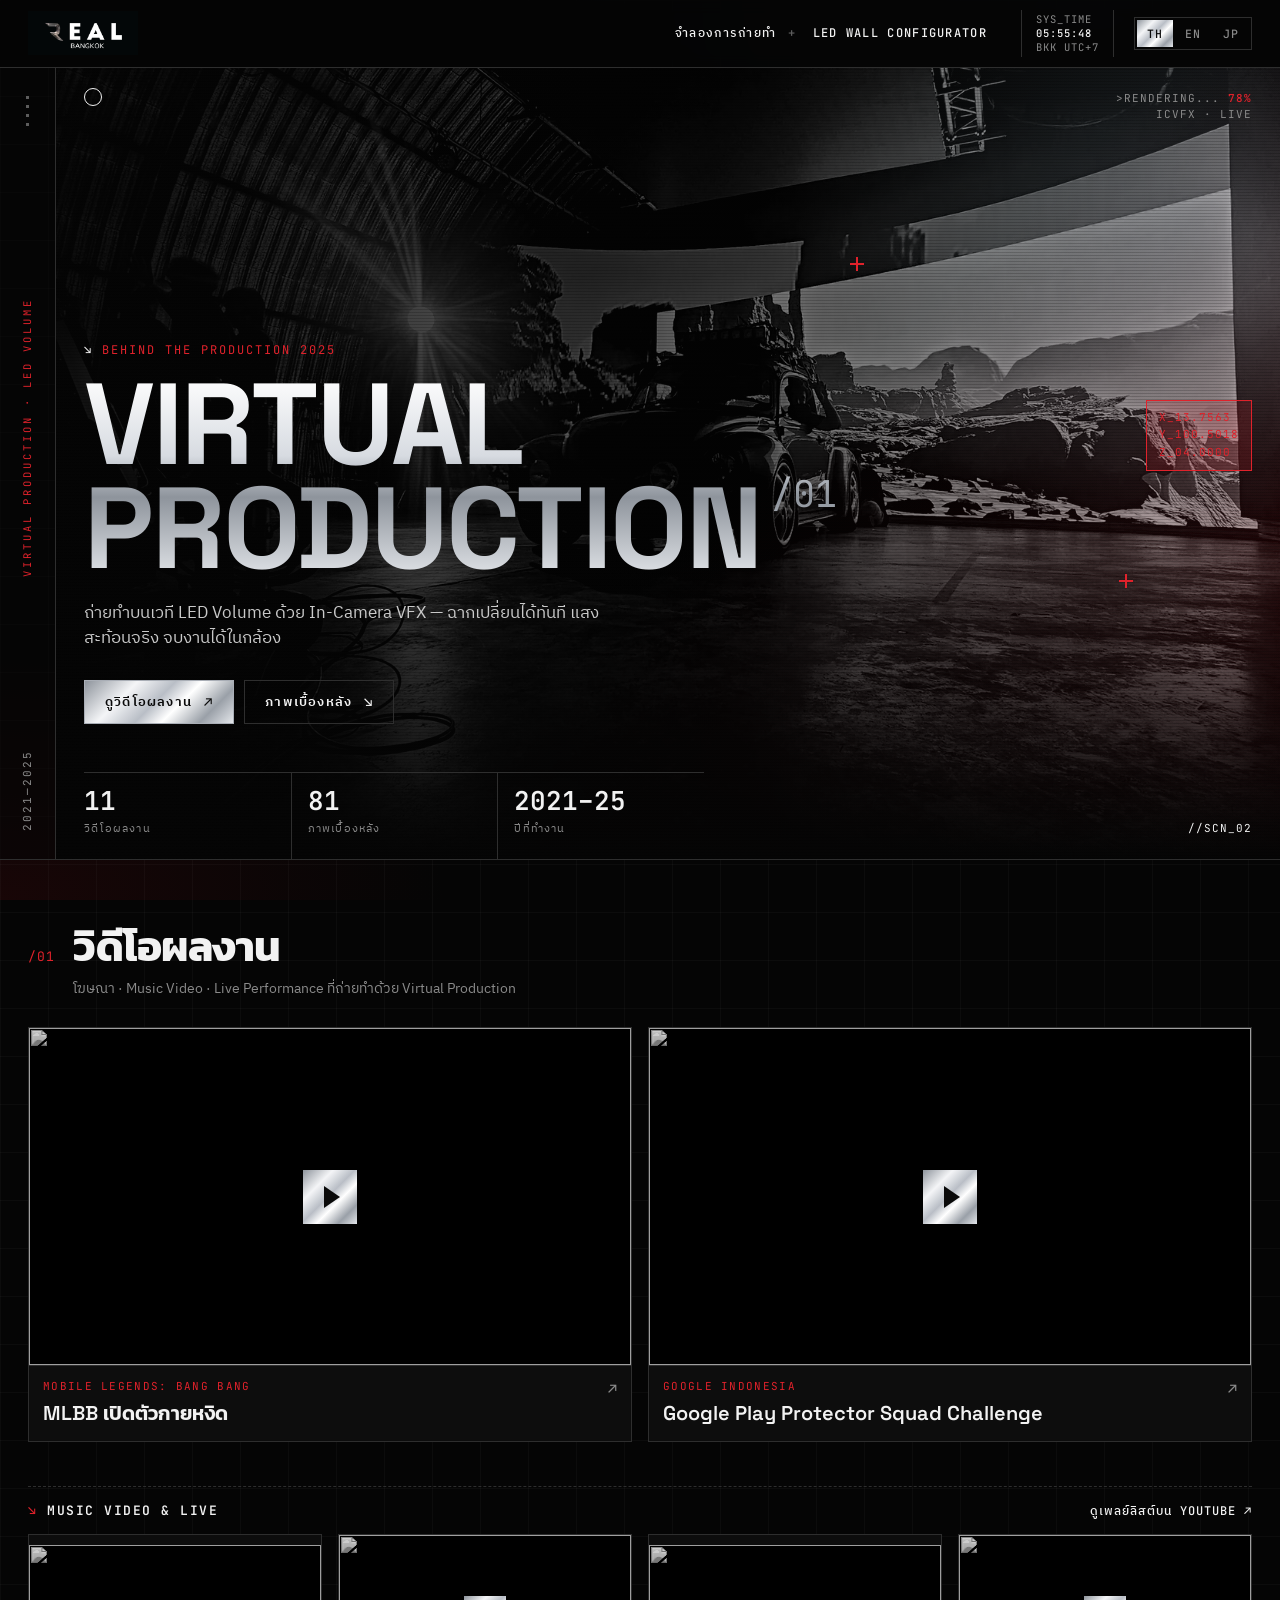
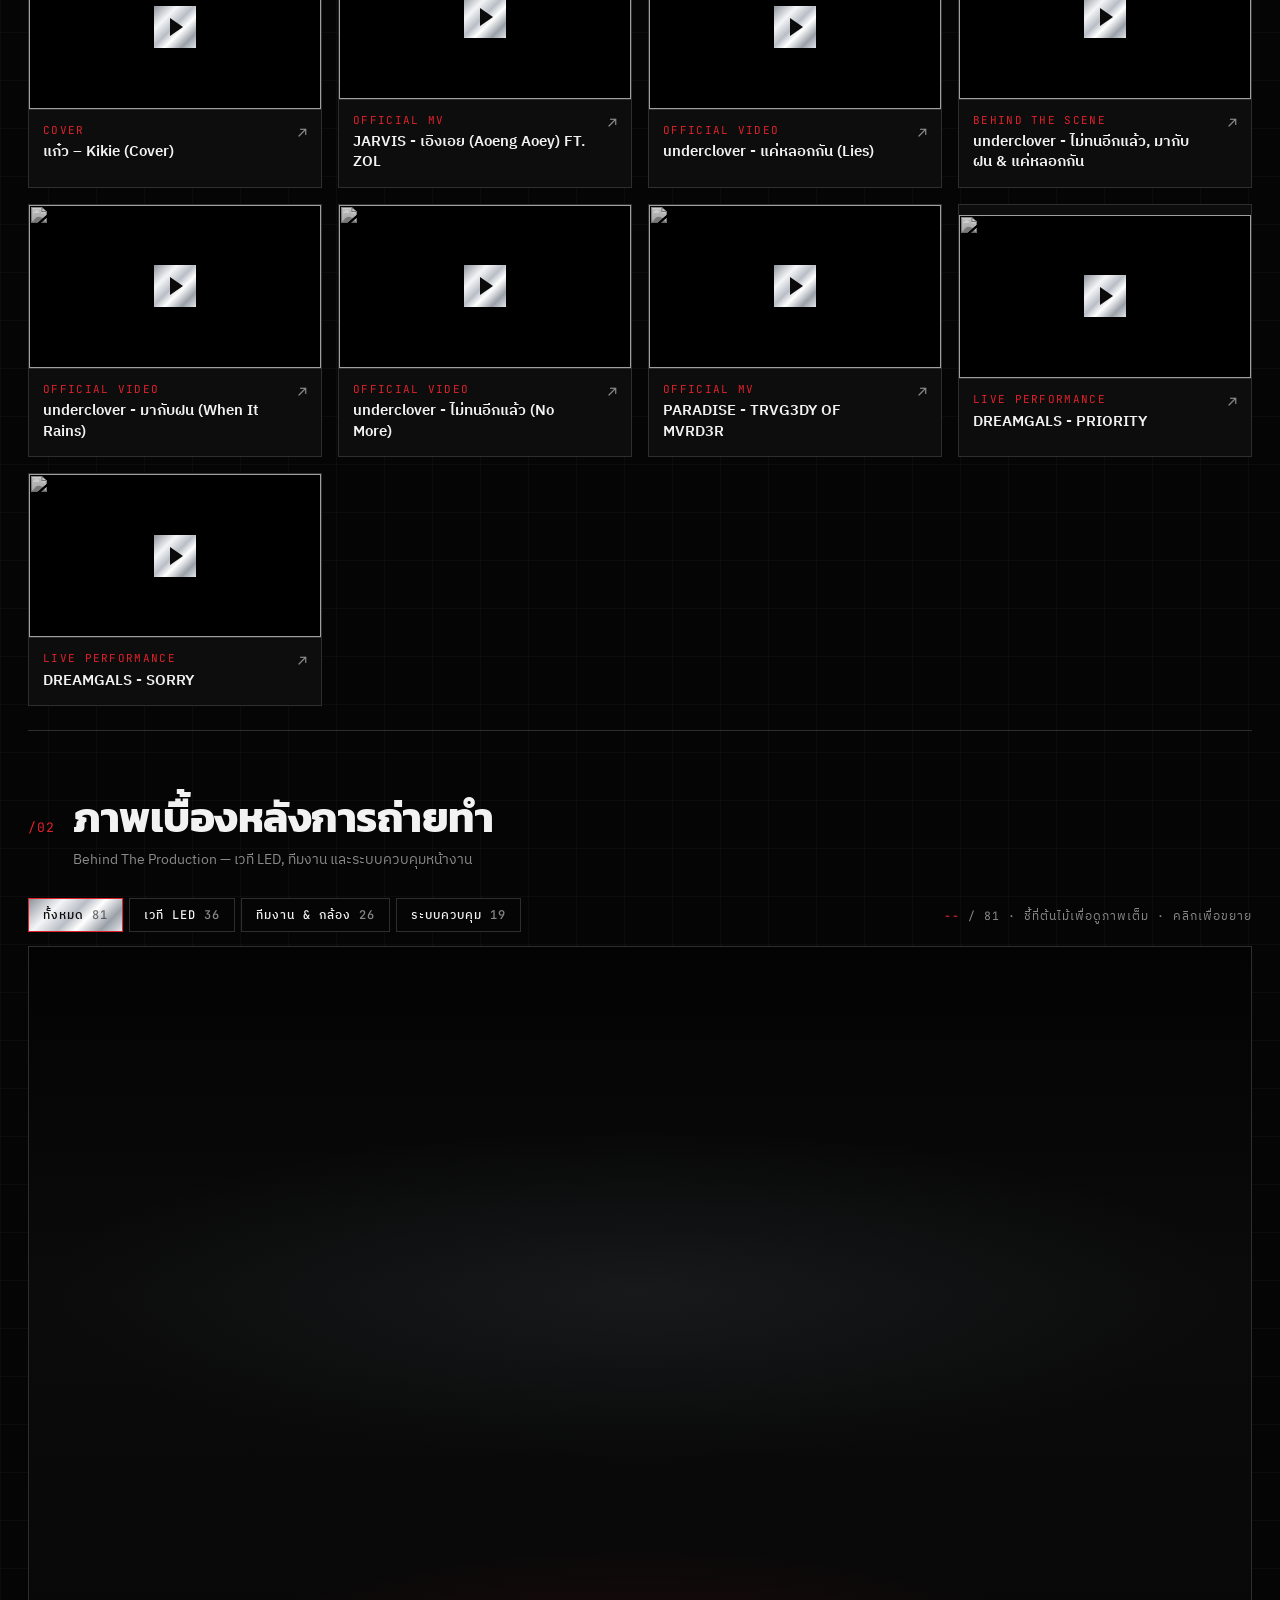
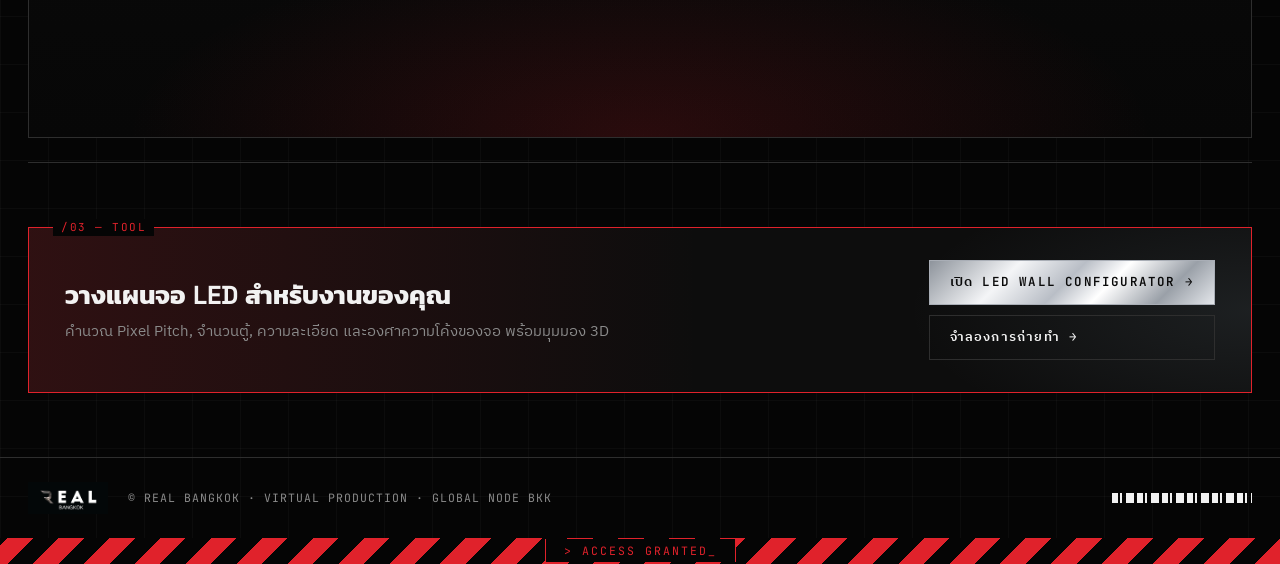
==== index.html @ 605df7f4 "Initial commit Co-Authored-By: Claude Opus 5.5 <noreply@anthropic.com>" ====
<!doctype html>
<html lang="th">
<head>
  <meta charset="utf-8">
  <meta name="viewport" content="width=device-width, initial-scale=1">
  <title>Virtual Production | REAL Bangkok</title>
  <meta name="description" id="metaDesc" content="ผลงาน Virtual Production ของ REAL Bangkok — LED Volume, In-Camera VFX, Music Video, โฆษณา และไลฟ์ พร้อมภาพเบื้องหลังการถ่ายทำ">
  <script>
    // ลิงก์เก่าของ LED Wall Configurator (index.html#<state>) → ย้ายไปหน้าใหม่
    if (location.hash.length > 40) location.replace('led-wall.html' + location.search + location.hash);
    // วิดีโอโลโก้เปิดเว็บ: เล่นครั้งแรกของแต่ละ session, ข้ามเมื่อลิงก์ตรงไปยังส่วนใด หรือผู้ใช้ตั้งลดภาพเคลื่อนไหว
    (function () {
      var seen = false;
      try { seen = sessionStorage.getItem('intro-seen') === '1'; } catch (e) { /* ignore */ }
      var reduce = window.matchMedia && matchMedia('(prefers-reduced-motion: reduce)').matches;
      if (!seen && !reduce && !location.hash) document.documentElement.classList.add('intro-on');
    })();
  </script>
  <link rel="icon" href="logo/Asset 1 (1).png">
  <link rel="preconnect" href="https://fonts.googleapis.com">
  <link rel="preconnect" href="https://fonts.gstatic.com" crossorigin>
  <link rel="preconnect" href="https://i.ytimg.com">
  <link href="https://fonts.googleapis.com/css2?family=IBM+Plex+Sans+Thai:wght@400;500;600&family=JetBrains+Mono:wght@400;500;600&family=Space+Grotesk:wght@500;600;700&family=Kanit:wght@500;600;700&family=Noto+Sans+JP:wght@400;500;600&display=swap" rel="stylesheet">
  <link rel="stylesheet" href="css/style.css">
  <link rel="stylesheet" href="css/home.css">
</head>
<body class="home">
  <!-- ============ LOGO INTRO ============ -->
  <div class="intro" id="intro" aria-label="REAL Bangkok">
    <video id="introVid" muted playsinline preload="auto">
      <source src="images/intro/logo-intro.mp4" type="video/mp4">
    </video>
    <div class="intro-ui">
      <button type="button" id="introSound" aria-pressed="false">♪ Sound off</button>
      <button type="button" id="introSkip">Skip ›</button>
    </div>
    <div class="intro-bar" aria-hidden="true"><i id="introBar"></i></div>
  </div>
  <header class="topbar">
    <a href="index.html"><img class="brand" src="logo/REAL-bangkok3.jpg" alt="REAL Bangkok"></a>
    <nav class="nav">
      <a href="vp-sim.html" data-i18n="nav.sim">จำลองการถ่ายทำ</a>
      <a href="led-wall.html" class="nav-tool" data-i18n="nav.tool">LED Wall Configurator</a>
    </nav>
    <div class="sys-clock" aria-hidden="true">SYS_TIME<b id="sysClock">--:--:--</b>BKK UTC+7</div>
    <div class="seg lang" id="langSeg" role="group" aria-label="Language">
      <button type="button" data-v="th" lang="th">TH</button>
      <button type="button" data-v="en" lang="en">EN</button>
      <button type="button" data-v="ja" lang="ja">JP</button>
    </div>
  </header>

  <!-- ============ HERO ============ -->
  <section class="hero-vp" id="top">
    <div class="hero-rail" aria-hidden="true">
      <div class="dots"><i></i><i></i><i></i><i></i></div>
      <span class="vert">Virtual Production · LED Volume</span>
      <span class="yr">2021—2025</span>
    </div>
    <div class="hero-stage">
      <div class="hero-slides" id="heroSlides" aria-hidden="true"></div>
      <div class="hero-hud" aria-hidden="true">
        <span class="ring"></span>
        <div class="tl">&gt;Rendering... <b id="hudPct">87%</b><br>ICVFX · Live</div>
        <span class="cross c1"></span><span class="cross c2"></span>
        <div class="xy">X_13.7563<br>Y_100.5018<br>Z_04.0000</div>
        <div class="br">//SCN_<span id="hudScn">01</span></div>
      </div>
      <div class="hero-inner">
        <p class="eyebrow">Behind The Production 2025</p>
        <h1>Virtual<br>Production<span class="slash">/01</span></h1>
        <p class="lead" data-i18n="hero.lead">ถ่ายทำบนเวที LED Volume ด้วย In-Camera VFX — ฉากเปลี่ยนได้ทันที แสงสะท้อนจริง จบงานได้ในกล้อง</p>
        <div class="hero-cta">
          <a class="btn" href="#videos"><span data-i18n="hero.cta1">ดูวิดีโอผลงาน</span><span class="arr">↗</span></a>
          <a class="btn ghost" href="#photos"><span data-i18n="hero.cta2">ภาพเบื้องหลัง</span><span class="arr">↘</span></a>
        </div>
        <dl class="hero-stats">
          <div><dt id="statVideos">11</dt><dd data-i18n="stat.videos">วิดีโอผลงาน</dd></div>
          <div><dt id="statPhotos">82</dt><dd data-i18n="stat.photos">ภาพเบื้องหลัง</dd></div>
          <div><dt>2021–25</dt><dd data-i18n="stat.years">ปีที่ทำงาน</dd></div>
        </dl>
      </div>
    </div>
  </section>

  <main class="home-main">
    <!-- ============ VIDEOS ============ -->
    <section class="sec" id="videos">
      <div class="sec-head">
        <span class="sec-num">01</span>
        <h2 data-i18n="sec.videos">วิดีโอผลงาน</h2>
        <p data-i18n="sec.videosSub">โฆษณา · Music Video · Live Performance ที่ถ่ายทำด้วย Virtual Production</p>
      </div>
      <div class="vid-featured" id="vidFeatured"></div>
      <h3 class="sub-head"><span data-i18n="sec.playlist">Music Video &amp; Live</span>
        <a href="https://www.youtube.com/playlist?list=PLheltF9b_MaKxw93Tf2hFwQGweFtbq2q9" target="_blank" rel="noopener" data-i18n="sec.playlistLink">ดูเพลย์ลิสต์บน YouTube ↗</a>
      </h3>
      <div class="vid-grid" id="vidGrid"></div>
    </section>

    <!-- ============ PHOTOS ============ -->
    <section class="sec" id="photos">
      <div class="sec-head">
        <span class="sec-num">02</span>
        <h2 data-i18n="sec.photos">ภาพเบื้องหลังการถ่ายทำ</h2>
        <p data-i18n="sec.photosSub">Behind The Production — เวที LED, ทีมงาน และระบบควบคุมหน้างาน</p>
      </div>
      <!-- Point cloud forest: แต่ละภาพ = ต้นไม้ 1 ต้น / ชี้ที่ต้นไม้ = ภาพเต็ม / คลิกเพื่อขยาย -->
      <div class="pc-bar">
        <div class="chips filter" id="photoFilter">
          <button type="button" data-f="all" class="on" data-i18n="f.all">ทั้งหมด</button>
          <button type="button" data-f="stage" data-i18n="f.stage">เวที LED</button>
          <button type="button" data-f="crew" data-i18n="f.crew">ทีมงาน &amp; กล้อง</button>
          <button type="button" data-f="control" data-i18n="f.control">ระบบควบคุม</button>
        </div>
        <div class="pc-read" aria-hidden="true"><b id="pcIdx">--</b> / <span id="pcTotal">00</span> · <span id="pcCat" data-i18n="pc.hint">ชี้ที่ต้นไม้เพื่อดูภาพเต็ม · คลิกเพื่อขยาย</span></div>
      </div>
      <div class="pc" id="pc">
        <canvas class="pc-canvas" id="pcCanvas" aria-hidden="true"></canvas>
        <div class="pc-tiles" id="photoGrid"></div>
        <button type="button" class="pc-reveal" id="pcReveal" tabindex="-1"><img alt=""></button>
      </div>
    </section>

    <!-- ============ TOOL CTA ============ -->
    <section class="tool-cta">
      <div>
        <h2 data-i18n="cta.title">วางแผนจอ LED สำหรับงานของคุณ</h2>
        <p data-i18n="cta.sub">คำนวณ Pixel Pitch, จำนวนตู้, ความละเอียด และองศาความโค้งของจอ พร้อมมุมมอง 3D</p>
      </div>
      <div class="cta-btns">
        <a class="btn" href="led-wall.html" data-i18n="cta.btn">เปิด LED Wall Configurator →</a>
        <a class="btn ghost" href="vp-sim.html" data-i18n="cta.btn2">จำลองการถ่ายทำ →</a>
      </div>
    </section>
  </main>

  <footer>
    <div class="home-foot">
      <img src="logo/REAL-bangkok3.jpg" alt="REAL Bangkok">
      <span>© REAL Bangkok · Virtual Production · Global node BKK</span>
      <span class="barcode" aria-hidden="true"></span>
    </div>
    <div class="hazard" aria-hidden="true"><span>&gt; Access granted</span></div>
  </footer>

  <!-- ============ LIGHTBOX ============ -->
  <div class="lb" id="lb" hidden role="dialog" aria-modal="true">
    <button class="lb-close" id="lbClose" type="button" aria-label="Close">×</button>
    <button class="lb-nav prev" id="lbPrev" type="button" aria-label="Previous">‹</button>
    <div class="lb-stage" id="lbStage"></div>
    <button class="lb-nav next" id="lbNext" type="button" aria-label="Next">›</button>
    <div class="lb-count" id="lbCount"></div>
  </div>

  <script src="js/gallery-data.js"></script>
  <script src="js/home.js"></script>
</body>
</html>
---- css/style.css ----
/* ============================================================
   Art style: Cyber Brutalism × monochrome editorial (ดู REF/)
   — ดำล้วน, เส้นกริด, มุมเหลี่ยม, ตัวอักษร mono แบบ HUD, สีเน้นเงิน (silver)
   ============================================================ */
:root {
  --bg: #050505;
  --bg2: #0b0b0b;
  --panel: #0d0d0d;
  --panel2: #151515;
  --line: #1f1f1f;
  --line2: #2e2e2e;
  --text: #f2f2f2;
  --muted: #8a8a8a;
  --silver1: #f4f5f7;
  --silver2: #a9aeb6;
  --silver3: #5d5d5d;
  /* โทนสีจาก REF/colorstyle.jpg — แดงเลือด + เทาเหล็กอมฟ้า + เงิน */
  --red: #e0222b;
  --red-deep: #8c0c12;
  --red-dim: rgba(224,34,43,.16);
  --steel: #8fa6b4;
  --steel-dim: rgba(143,166,180,.12);
  --red-grad: linear-gradient(135deg, #5a070b 0%, #b3121a 45%, #ff3a3f 100%);
  --accent: var(--red);
  --accent-ink: #0a0a0a;
  --accent-dim: var(--red-dim);
  --hot: var(--red);
  /* ไล่เฉดเงินแบบโลหะ */
  --silver-grad: linear-gradient(135deg, #8e949c 0%, #f4f5f7 28%, #b9bec6 48%, #ffffff 62%, #9aa0a8 82%, #e3e6ea 100%);
  --silver-grad-text: linear-gradient(180deg, #ffffff 0%, #d7dbe1 40%, #8e949c 60%, #e3e6ea 100%);
  --warn: #ffb547;
  --radius: 0px;
  --font: "IBM Plex Sans Thai", "Noto Sans JP", system-ui, -apple-system, "Segoe UI", sans-serif;
  --mono: "JetBrains Mono", "IBM Plex Sans Thai", ui-monospace, "SFMono-Regular", Consolas, monospace;
  --head: "Space Grotesk", "Kanit", var(--font);
  --grid: 48px;
}

* { box-sizing: border-box; }
html, body { margin: 0; }
body {
  background:
    linear-gradient(rgba(255,255,255,.028) 1px, transparent 1px) 0 0 / var(--grid) var(--grid),
    linear-gradient(90deg, rgba(255,255,255,.028) 1px, transparent 1px) 0 0 / var(--grid) var(--grid),
    radial-gradient(ellipse 70% 50% at 85% 0%, var(--steel-dim), transparent 70%) fixed,
    radial-gradient(ellipse 50% 40% at 0% 100%, rgba(140,12,18,.14), transparent 70%) fixed,
    var(--bg);
  color: var(--text);
  font-family: var(--font);
  font-size: 15px;
  line-height: 1.5;
  min-height: 100vh;
}
::selection { background: var(--red); color: #fff; }
[hidden] { display: none !important; }
button, input, select { font: inherit; color: inherit; }
:focus-visible { outline: 1px solid var(--accent); outline-offset: 2px; }

/* HUD label — ตัวอักษร mono ตัวพิมพ์ใหญ่ */
.hud-label, .mono {
  font-family: var(--mono);
  font-size: 11.5px;
  letter-spacing: 1.5px;
  text-transform: uppercase;
}

/* ---------- Top bar ---------- */
.topbar {
  display: flex;
  align-items: center;
  gap: 20px;
  padding: 10px 28px;
  border-bottom: 1px solid var(--line2);
  background: rgba(5,5,5,.92);
  backdrop-filter: blur(8px);
  position: sticky;
  top: 0;
  z-index: 10;
}
.brand { height: 44px; width: auto; display: block; }
.titles { flex: 1; min-width: 0; border-left: 1px solid var(--line2); padding-left: 18px; }
.titles h1 {
  margin: 0;
  font-family: var(--head);
  font-weight: 700;
  font-size: 20px;
  letter-spacing: .5px;
  text-transform: uppercase;
  color: var(--text);
}
.titles h1::after { content: "_"; color: var(--accent); }
.titles p { margin: 0; color: var(--muted); font-size: 12.5px; }
.top-actions { display: flex; gap: 8px; flex-wrap: wrap; align-items: center; }
.seg.lang { grid-template-columns: repeat(3, auto); }
.seg.lang button { padding: 5px 10px; font-family: var(--mono); font-size: 11.5px; letter-spacing: 1px; }

.btn {
  border: 1px solid var(--silver2);
  background: var(--silver-grad);
  color: var(--accent-ink);
  font-family: var(--mono);
  font-size: 12.5px;
  font-weight: 600;
  letter-spacing: 1.2px;
  text-transform: uppercase;
  padding: 9px 16px;
  border-radius: 0;
  cursor: pointer;
  transition: transform .1s, background .15s, color .15s, box-shadow .15s;
  white-space: nowrap;
}
.btn:hover { box-shadow: 4px 4px 0 var(--red); }
.btn:active { transform: translate(1px, 1px); box-shadow: none; }
.btn.ghost {
  background: transparent;
  color: var(--text);
  border-color: var(--line2);
}
.btn.ghost:hover { border-color: var(--accent); color: var(--accent); box-shadow: none; }

/* ---------- Layout ---------- */
.layout {
  display: grid;
  grid-template-columns: 370px minmax(0, 1fr);
  gap: 20px;
  padding: 20px 28px 40px;
  max-width: 1600px;
  margin: 0 auto;
}
.panel {
  background: var(--panel);
  border: 1px solid var(--line2);
  border-radius: 0;
  position: relative;
}
/* มุมกรอบแบบเล็งเป้า */
.panel::before {
  content: "";
  position: absolute; inset: -1px;
  pointer-events: none;
  background:
    linear-gradient(var(--accent), var(--accent)) top left / 10px 1px,
    linear-gradient(var(--accent), var(--accent)) top left / 1px 10px,
    linear-gradient(var(--accent), var(--accent)) bottom right / 10px 1px,
    linear-gradient(var(--accent), var(--accent)) bottom right / 1px 10px;
  background-repeat: no-repeat;
  z-index: 1;
}
.controls {
  padding: 6px 18px 12px;
  align-self: start;
  position: sticky;
  top: 86px;
  max-height: calc(100vh - 106px);
  overflow: auto;
}
.controls::-webkit-scrollbar { width: 6px; }
.controls::-webkit-scrollbar-thumb { background: var(--line2); }

.group { padding: 14px 0 16px; border-bottom: 1px dashed var(--line2); }
.group:last-child { border-bottom: 0; }
.group h2 {
  font-family: var(--mono);
  font-weight: 600;
  font-size: 13px;
  letter-spacing: 1.2px;
  text-transform: uppercase;
  margin: 0 0 12px;
  display: flex;
  align-items: center;
  gap: 10px;
}
.num {
  display: inline-block;
  font-family: var(--mono);
  font-size: 12px;
  color: var(--accent);
  background: none;
}
.num::before { content: "/0"; }

.field { display: block; margin-top: 10px; }
.field > span { display: block; font-size: 12.5px; color: var(--muted); margin-bottom: 5px; }
.muted { color: var(--silver3); font-style: normal; }
input[type=number], select {
  width: 100%;
  background: var(--bg);
  border: 1px solid var(--line2);
  border-radius: 0;
  padding: 8px 10px;
  font-family: var(--mono);
  font-size: 13.5px;
  outline: none;
  transition: border-color .15s;
}
select { font-family: var(--font); font-size: 14px; }
input[type=number]:focus, select:focus { border-color: var(--accent); }
select { cursor: pointer; }
.row2 { display: grid; grid-template-columns: 1fr 1fr; gap: 10px; }

.check { display: flex; gap: 8px; align-items: flex-start; margin-top: 12px; font-size: 13px; cursor: pointer; }
.check input { margin-top: 3px; accent-color: var(--accent); }

.hint { margin: 8px 0 0; font-size: 12.5px; color: var(--muted); }
.hint.warn { color: var(--warn); }

/* chips */
.chips { display: flex; flex-wrap: wrap; gap: 6px; }
.chips button {
  border: 1px solid var(--line2);
  background: var(--bg);
  padding: 6px 11px;
  border-radius: 0;
  cursor: pointer;
  font-family: var(--mono);
  font-size: 12.5px;
  font-weight: 500;
  transition: all .12s;
}
.chips button:hover { border-color: var(--accent); color: var(--accent); }
.chips button.on {
  background: var(--silver-grad);
  color: var(--accent-ink);
  border-color: var(--accent);
}
.chips.small { margin-top: 10px; }
.chips.small button { padding: 4px 9px; font-size: 11.5px; }

/* segmented */
.seg {
  display: grid;
  grid-template-columns: 1fr 1fr;
  background: var(--bg);
  border: 1px solid var(--line2);
  border-radius: 0;
  padding: 2px;
  gap: 2px;
}
.seg.three { grid-template-columns: 1fr 1fr 1.35fr; }
.seg button {
  border: 0;
  background: transparent;
  padding: 7px 6px;
  border-radius: 0;
  cursor: pointer;
  font-size: 12.5px;
  color: var(--muted);
  font-weight: 500;
}
.seg button:hover { color: var(--text); }
.seg button.on { background: var(--silver-grad); color: var(--accent-ink); box-shadow: none; }

/* stepper */
.stepper { display: grid; grid-template-columns: 34px 1fr 34px; }
.stepper button {
  background: var(--panel2);
  border: 1px solid var(--line2);
  border-radius: 0;
  cursor: pointer;
  font-family: var(--mono);
  font-size: 16px;
}
.stepper button:hover { background: var(--silver-grad); color: var(--accent-ink); border-color: var(--accent); }
.stepper input { border-left: 0; border-right: 0; text-align: center; }

/* range */
.range-row { display: grid; grid-template-columns: 1fr 80px 14px; gap: 10px; align-items: center; }
.unit { color: var(--muted); font-family: var(--mono); }
input[type=range] { width: 100%; accent-color: var(--accent); }

/* joints */
.joints {
  margin-top: 12px;
  display: grid;
  grid-template-columns: repeat(auto-fill, minmax(92px, 1fr));
  gap: 6px;
  max-height: 260px;
  overflow: auto;
  padding-right: 4px;
}
.joint { display: block; }
.joint span { display: block; font-family: var(--mono); font-size: 11px; color: var(--muted); margin-bottom: 2px; }
.joint input { padding: 5px 8px; font-size: 13px; }

details.adv summary { cursor: pointer; font-family: var(--mono); font-weight: 600; font-size: 12.5px; letter-spacing: 1.2px; text-transform: uppercase; color: var(--muted); }
details.adv[open] summary { color: var(--text); margin-bottom: 4px; }

/* ---------- Workspace ---------- */
.workspace { display: flex; flex-direction: column; gap: 16px; min-width: 0; }
.viewer { overflow: hidden; }
.viewer-head {
  display: flex;
  align-items: center;
  justify-content: space-between;
  gap: 12px;
  padding: 8px 10px;
  border-bottom: 1px solid var(--line2);
  flex-wrap: wrap;
}
.seg.tabs { grid-template-columns: repeat(3, auto); }
.seg.tabs button { padding: 6px 14px; }
.viewer-hint { color: var(--muted); font-family: var(--mono); font-size: 11px; letter-spacing: 1px; text-transform: uppercase; }
.canvas-wrap {
  position: relative;
  height: min(58vh, 560px);
  min-height: 320px;
  background: radial-gradient(ellipse at 50% 30%, #121212 0%, #030303 75%);
}
#view { display: block; width: 100%; height: 100%; touch-action: none; cursor: grab; }
#view.dragging { cursor: grabbing; }
.hud {
  position: absolute;
  left: 12px; bottom: 10px;
  font-family: var(--mono);
  font-size: 11.5px;
  color: var(--accent);
  background: rgba(0,0,0,.6);
  border: 1px solid var(--line2);
  padding: 4px 10px;
  pointer-events: none;
}

/* hero */
.hero {
  display: grid;
  grid-template-columns: repeat(3, minmax(0, 1fr));
  gap: 0;
  border: 1px solid var(--line2);
}
.hero-card {
  padding: 16px 20px 18px;
  border-radius: 0;
  border: 0;
  border-right: 1px solid var(--line2);
  background: var(--panel);
  position: relative;
  overflow: hidden;
}
.hero-card:last-child { border-right: 0; }
.hero-card::after {
  content: "";
  position: absolute; left: 0; top: 0; width: 28px; height: 2px;
  background: var(--red-grad);
}
.hero-card .lbl { font-family: var(--mono); font-size: 11.5px; letter-spacing: 1.2px; text-transform: uppercase; color: var(--muted); }
.hero-card .val {
  font-family: var(--head);
  font-weight: 700;
  font-size: clamp(24px, 2.6vw, 34px);
  line-height: 1.15;
  margin-top: 6px;
  color: var(--text);
  font-variant-numeric: tabular-nums;
}
.hero-card .sub { font-family: var(--mono); font-size: 12px; color: var(--accent); margin-top: 4px; }

/* stats */
.stats {
  display: grid;
  grid-template-columns: repeat(auto-fill, minmax(210px, 1fr));
  gap: 1px;
  background: var(--line2);
  border: 1px solid var(--line2);
}
.stat {
  background: var(--panel);
  border: 0;
  border-radius: 0;
  padding: 12px 14px;
}
.stat .lbl { font-family: var(--mono); font-size: 11px; letter-spacing: 1px; text-transform: uppercase; color: var(--muted); }
.stat .val { font-family: var(--mono); font-size: 17px; font-weight: 600; margin-top: 4px; font-variant-numeric: tabular-nums; }
.stat .sub { font-size: 12px; color: var(--silver3); margin-top: 2px; }
.stat.hl { background: linear-gradient(160deg, #1b1f22, var(--panel) 70%); box-shadow: inset 2px 0 0 var(--accent); }
.stat .bar { height: 6px; border-radius: 0; background: repeating-linear-gradient(90deg, var(--line2) 0 3px, transparent 3px 5px); margin-top: 8px; overflow: hidden; }
.stat .bar i { display: block; height: 100%; background: repeating-linear-gradient(90deg, rgba(0,0,0,0) 0 3px, var(--bg) 3px 5px), var(--silver-grad); border-radius: 0; }

.foot { color: var(--silver3); font-family: var(--mono); font-size: 11px; margin: 0; }

/* toast */
.toast {
  position: fixed;
  left: 50%; bottom: 24px;
  transform: translate(-50%, 20px);
  background: var(--silver-grad);
  color: var(--accent-ink);
  padding: 10px 18px;
  border-radius: 0;
  font-family: var(--mono);
  font-size: 13px;
  font-weight: 600;
  opacity: 0;
  pointer-events: none;
  transition: all .25s;
  z-index: 50;
}
.toast::before { content: "> "; }
.toast.show { opacity: 1; transform: translate(-50%, 0); }

/* ---------- Responsive ---------- */
@media (max-width: 1100px) {
  .layout { grid-template-columns: 330px minmax(0, 1fr); padding: 16px; }
  .hero { grid-template-columns: 1fr 1fr; }
}
@media (max-width: 860px) {
  .topbar { flex-wrap: wrap; padding: 10px 16px; gap: 12px; position: static; }
  .brand { height: 36px; }
  .titles h1 { font-size: 17px; }
  .top-actions { width: 100%; }
  .top-actions .btn { flex: 1; }
  body { overflow-x: clip; }
  .layout { grid-template-columns: 1fr; padding: 12px 12px 32px; gap: 12px; }
  /* มือถือ: ภาพ 3D ขึ้นก่อนและปักหมุดด้านบน ปรับค่าด้านล่างแล้วเห็นผลทันที */
  .layout > .workspace { display: contents; }
  .layout > .workspace > .viewer {
    order: -1;
    position: sticky; top: 0; z-index: 5;
    box-shadow: 0 10px 18px -8px rgba(0,0,0,.9);
  }
  .layout > .workspace > :not(.viewer) { order: 1; }
  .controls { position: static; max-height: none; padding: 4px 14px 10px; }
  .canvas-wrap { height: clamp(200px, 36svh, 380px); min-height: 0; }
  .viewer-head { padding: 6px; }
  .seg.tabs button { padding: 6px 10px; }
  .seg button, .chips button, .stepper button { min-height: 36px; }
  .stepper { grid-template-columns: 40px 1fr 40px; }
  /* iOS ซูมเข้าเองเมื่อช่องกรอกตัวอักษร < 16px */
  input[type=number], select { font-size: 16px; }
  .stats { grid-template-columns: 1fr 1fr; }
  .stat { padding: 10px 12px; }
  .stat .val { font-size: 15px; word-break: break-word; }
  .hero { grid-template-columns: 1fr; }
  .hero-card { border-right: 0; border-bottom: 1px solid var(--line2); }
  .hero-card:last-child { border-bottom: 0; }
  .viewer-hint { display: none; }
}
@media (max-width: 480px) {
  .topbar { gap: 10px; padding: 8px 12px; }
  .brand { height: 30px; }
  .titles { padding-left: 12px; }
  .titles h1 { font-size: 15px; }
  .titles p { font-size: 11.5px; }
  .top-actions { gap: 6px; }
  .top-actions .btn { padding: 8px 8px; font-size: 11px; letter-spacing: .6px; }
  .seg.three { grid-template-columns: 1fr 1fr; }
  .seg.three button:last-child { grid-column: 1 / -1; }
}
/* จอเตี้ย (มือถือแนวนอน): ไม่ปักหมุดภาพไว้ เพื่อให้มีที่ให้ปรับค่า */
@media (max-width: 860px) and (max-height: 500px) {
  .layout > .workspace > .viewer { position: relative; }
  .canvas-wrap { height: 70svh; }
}

@media print {
  .topbar { position: static; }
  .controls, .top-actions, .toast { display: none; }
  .layout { grid-template-columns: 1fr; }
}
---- css/home.css ----
/* ---------- หน้าหลัก: แกลเลอรี Virtual Production (Cyber Brutalism) ---------- */
html { scroll-behavior: smooth; }
.home .topbar { justify-content: space-between; }
.home a:not(.btn) { color: inherit; }
.home .btn { text-decoration: none; display: inline-flex; align-items: center; gap: 12px; }
.btn .arr { font-family: var(--mono); font-size: 14px; line-height: 1; }

.nav { display: flex; gap: 0; flex: 1; justify-content: flex-end; flex-wrap: wrap; align-items: center; }
.nav a {
  text-decoration: none;
  color: var(--muted);
  font-family: var(--mono);
  font-size: 12px;
  font-weight: 500;
  letter-spacing: 1.3px;
  text-transform: uppercase;
  padding: 7px 14px;
  transition: color .15s;
}
.nav a + a::before { content: "+"; color: var(--silver3); margin: 0 14px 0 -14px; position: relative; left: -2px; }
.nav a:hover { color: var(--accent); }
.nav a.nav-tool { color: var(--text); }
.sys-clock {
  font-family: var(--mono);
  font-size: 10.5px;
  letter-spacing: 1px;
  line-height: 1.35;
  color: var(--muted);
  border-left: 1px solid var(--line2);
  border-right: 1px solid var(--line2);
  padding: 2px 14px;
  text-transform: uppercase;
  white-space: nowrap;
}
.sys-clock b { display: block; color: var(--text); font-weight: 500; }

/* ---------- Hero ---------- */
.hero-vp {
  position: relative;
  min-height: min(88vh, 840px);
  display: grid;
  grid-template-columns: 56px minmax(0, 1fr);
  overflow: hidden;
  border-bottom: 1px solid var(--line2);
}
.hero-rail {
  position: relative;
  z-index: 2;
  border-right: 1px solid var(--line2);
  display: flex; flex-direction: column; align-items: center; justify-content: space-between;
  padding: 28px 0;
  background: rgba(5,5,5,.6);
}
.hero-rail .dots { display: grid; gap: 6px; }
.hero-rail .dots i { width: 3px; height: 3px; background: var(--silver3); display: block; }
.hero-rail .vert {
  writing-mode: vertical-rl; transform: rotate(180deg);
  font-family: var(--mono); font-size: 10.5px; letter-spacing: 3px; text-transform: uppercase; color: var(--accent);
}
.hero-rail .yr { writing-mode: vertical-rl; transform: rotate(180deg); font-family: var(--mono); font-size: 11px; letter-spacing: 2px; color: var(--muted); }

.hero-stage { position: relative; display: flex; align-items: flex-end; min-width: 0; }
.hero-slides, .hero-slides img { position: absolute; inset: 0; }
.hero-slides img {
  width: 100%; height: 100%;
  object-fit: cover;
  opacity: 0;
  filter: grayscale(1) contrast(1.15) brightness(.85);
  transform: scale(1.06);
  transition: opacity 1.4s ease, transform 7s linear;
}
.hero-slides img.on { opacity: 1; transform: scale(1); }
.hero-slides::after {
  content: "";
  position: absolute; inset: 0;
  background:
    repeating-linear-gradient(0deg, rgba(0,0,0,.18) 0 1px, transparent 1px 3px),
    linear-gradient(90deg, rgba(5,5,5,.94) 0%, rgba(5,5,5,.6) 45%, rgba(5,5,5,.1) 100%),
    linear-gradient(0deg, var(--bg) 0%, transparent 40%),
    radial-gradient(ellipse 45% 60% at 92% 20%, rgba(143,166,180,.28), transparent 70%),
    linear-gradient(135deg, transparent 55%, rgba(140,12,18,.32) 100%);
}
/* HUD overlay: crosshairs + readouts */
.hero-hud { position: absolute; inset: 0; pointer-events: none; z-index: 1; font-family: var(--mono); font-size: 11px; letter-spacing: 1px; text-transform: uppercase; color: var(--muted); }
.hero-hud .tl { position: absolute; top: 22px; right: 28px; text-align: right; }
.hero-hud .tl b { color: var(--accent); font-weight: 500; }
.hero-hud .br { position: absolute; bottom: 22px; right: 28px; color: var(--text); }
.hero-hud .xy {
  position: absolute; right: 28px; top: 42%;
  border: 1px solid var(--accent); background: var(--accent-dim);
  color: var(--accent); padding: 8px 12px; line-height: 1.6;
}
.hero-hud .cross { position: absolute; width: 14px; height: 14px; }
.hero-hud .cross::before, .hero-hud .cross::after { content: ""; position: absolute; background: var(--red); }
.hero-hud .cross::before { left: 6px; top: 0; width: 2px; height: 14px; }
.hero-hud .cross::after { top: 6px; left: 0; height: 2px; width: 14px; }
.hero-hud .c1 { top: 24%; right: 34%; }
.hero-hud .c2 { top: 64%; right: 12%; }
.hero-hud .ring { position: absolute; top: 20px; left: 28px; width: 18px; height: 18px; border: 1.5px solid var(--text); border-radius: 50%; }

.hero-inner {
  position: relative;
  z-index: 2;
  width: 100%;
  max-width: 1400px;
  padding: 120px 28px 0;
}
.eyebrow {
  margin: 0 0 14px;
  font-family: var(--mono);
  font-size: 12px;
  letter-spacing: 2px;
  text-transform: uppercase;
  color: var(--accent);
}
.eyebrow::before { content: "↘ "; color: var(--text); }
.hero-vp h1 {
  margin: 0;
  font-family: var(--head);
  font-weight: 700;
  font-size: clamp(52px, 9vw, 128px);
  line-height: .9;
  letter-spacing: -2px;
  text-transform: uppercase;
  color: var(--text);
  background: var(--silver-grad-text);
  -webkit-background-clip: text; background-clip: text;
  -webkit-text-fill-color: transparent;
}
.hero-vp h1 .slash { color: var(--accent); font-family: var(--mono); font-weight: 400; font-size: .32em; letter-spacing: 0; vertical-align: top; margin-left: 10px; }
.lead { max-width: 560px; margin: 22px 0 0; font-size: 16.5px; color: #c9c9c9; }
.hero-cta { display: flex; gap: 10px; margin-top: 28px; flex-wrap: wrap; }
.hero-cta .btn { padding: 12px 20px; }
.hero-stats {
  display: grid; grid-template-columns: repeat(3, minmax(0, 1fr));
  max-width: 620px;
  margin: 48px 0 0;
  border-top: 1px solid var(--line2);
}
.hero-stats div { padding: 14px 14px 22px 0; }
.hero-stats div + div { border-left: 1px solid var(--line2); padding-left: 16px; }
.hero-stats dt { font-family: var(--mono); font-size: 26px; font-weight: 600; line-height: 1.1; color: var(--text); }
.hero-stats dd { margin: 4px 0 0; font-family: var(--mono); font-size: 11px; letter-spacing: 1.2px; text-transform: uppercase; color: var(--muted); }

/* ---------- Sections ---------- */
.home-main { max-width: 1400px; margin: 0 auto; padding: 0 28px; }
.sec { padding: 64px 0 24px; scroll-margin-top: 70px; border-bottom: 1px solid var(--line2); }
.sec-head { display: grid; grid-template-columns: auto 1fr; column-gap: 18px; align-items: baseline; margin-bottom: 28px; }
.sec-num { font-family: var(--mono); font-size: 13px; color: var(--accent); letter-spacing: 1px; }
.sec-num::before { content: "/"; }
.sec-head h2 { margin: 0; font-family: var(--head); font-weight: 700; font-size: clamp(26px, 3.4vw, 42px); line-height: 1.1; text-transform: uppercase; letter-spacing: -.5px; }
.sec-head p { grid-column: 2; margin: 8px 0 0; color: var(--muted); font-size: 14px; }
.sub-head {
  display: flex; justify-content: space-between; align-items: baseline; gap: 12px; flex-wrap: wrap;
  margin: 44px 0 14px; padding-top: 14px;
  border-top: 1px dashed var(--line2);
  font-family: var(--mono); font-weight: 600; font-size: 13px; letter-spacing: 1.5px; text-transform: uppercase;
}
.sub-head > span::before { content: "↘ "; color: var(--accent); }
.sub-head a { font-family: var(--mono); font-size: 12px; font-weight: 500; letter-spacing: 1px; color: var(--muted); text-decoration: none; }
.sub-head a:hover { color: var(--accent); }

/* ---------- Video cards ---------- */
.vid-featured { display: grid; grid-template-columns: 1fr 1fr; gap: 16px; }
.vid-grid { display: grid; grid-template-columns: repeat(auto-fill, minmax(280px, 1fr)); gap: 16px; }
.vid {
  display: block;
  width: 100%;
  padding: 0;
  text-align: left;
  background: var(--panel);
  border: 1px solid var(--line2);
  border-radius: 0;
  overflow: hidden;
  cursor: pointer;
  position: relative;
  transition: border-color .2s, box-shadow .2s, transform .2s;
}
.vid:hover { border-color: var(--accent); box-shadow: 6px 6px 0 var(--accent-dim); transform: translate(-2px, -2px); }
.vid-thumb { position: relative; aspect-ratio: 16 / 9; background: #000; overflow: hidden; border-bottom: 1px solid var(--line2); }
.vid-thumb img { width: 100%; height: 100%; object-fit: cover; display: block; transition: transform .5s, filter .35s; filter: grayscale(1) contrast(1.1) brightness(.8); }
.vid:hover .vid-thumb img { transform: scale(1.04); filter: grayscale(0) brightness(1); }
.play {
  position: absolute; left: 50%; top: 50%;
  width: 54px; height: 54px;
  margin: -27px 0 0 -27px;
  border-radius: 0;
  background: var(--silver-grad);
  transition: transform .2s;
}
.play::after {
  content: "";
  position: absolute; left: 21px; top: 16px;
  border-style: solid; border-width: 11px 0 11px 16px;
  border-color: transparent transparent transparent var(--accent-ink);
}
.vid:hover .play { transform: scale(1.08); background: var(--red-grad); }
.vid-grid .play { width: 42px; height: 42px; margin: -21px 0 0 -21px; }
.vid-grid .play::after { left: 16px; top: 12px; border-width: 9px 0 9px 13px; }
.vid-meta { padding: 12px 44px 14px 14px; position: relative; }
.vid-meta::after { content: "↗"; position: absolute; right: 14px; top: 12px; font-family: var(--mono); color: var(--muted); transition: color .2s; }
.vid:hover .vid-meta::after { color: var(--accent); }
.vid-tag { font-family: var(--mono); font-size: 11px; letter-spacing: 1.3px; text-transform: uppercase; color: var(--accent); }
.vid-title { margin-top: 4px; font-weight: 600; font-size: 14.5px; line-height: 1.4; }
.vid-featured .vid-title { font-family: var(--head); font-weight: 600; font-size: 20px; }

/* ---------- Photo filter + point cloud forest ---------- */
.chips.filter button { padding: 7px 14px; font-size: 12px; letter-spacing: 1px; text-transform: uppercase; }
.chips.filter .n { margin-left: 8px; opacity: .55; font-variant-numeric: tabular-nums; }

.pc-bar { display: flex; justify-content: space-between; align-items: center; gap: 12px 20px; flex-wrap: wrap; margin-bottom: 14px; }
.pc-read { font-family: var(--mono); font-size: 11.5px; letter-spacing: 1px; text-transform: uppercase; color: var(--muted); font-variant-numeric: tabular-nums; }
.pc-read b { color: var(--accent); font-weight: 500; }

.pc {
  position: relative;
  height: clamp(560px, 88vh, 940px);
  overflow: hidden;
  border: 1px solid var(--line2);
  background:
    radial-gradient(ellipse 70% 30% at 50% 44%, rgba(143,166,180,.09), transparent 70%),
    radial-gradient(ellipse 60% 35% at 50% 100%, var(--red-dim), transparent 70%),
    linear-gradient(180deg, #030303 0%, var(--bg2) 44%, #070707 100%);
  touch-action: pan-y;
  user-select: none; -webkit-user-select: none;
}
.pc.hot { cursor: zoom-in; }
.pc-canvas { position: absolute; inset: 0; display: block; width: 100%; height: 100%; pointer-events: none; }
/* ปุ่มต่อภาพ: ซ่อนไว้สำหรับคีย์บอร์ด/โปรแกรมอ่านจอ (โฟกัสแล้วต้นไม้นั้นเปิดภาพ) */
.pc-tiles { position: absolute; left: 0; top: 0; }
.ph {
  position: absolute; width: 1px; height: 1px; overflow: hidden;
  clip-path: inset(50%);
  padding: 0; border: 0; background: none;
}
.ph img { display: block; width: 100%; height: 100%; object-fit: cover; pointer-events: none; }
/* ภาพเต็มที่ขึ้นแทนกลุ่มจุดของต้นไม้ที่ถูกชี้ */
.pc-reveal {
  position: absolute; z-index: 2;
  padding: 0; border: 0; border-radius: 0; background: #000;
  cursor: zoom-in;
  opacity: 0; pointer-events: none;
  clip-path: inset(0 0 100% 0);
  transition: opacity .25s, clip-path .4s cubic-bezier(.2,.7,.2,1);
  box-shadow: 0 0 0 1px var(--accent), 0 18px 50px rgba(0,0,0,.7);
}
.pc-reveal.on { opacity: 1; pointer-events: auto; clip-path: inset(-60px); }
.pc-reveal img { display: block; width: 100%; height: 100%; object-fit: cover; pointer-events: none; }

/* สำรอง: ไม่มี WebGL2 → ตารางรูปปกติ */
.pc-off { height: auto; overflow: visible; border: 0; background: none; }
.pc-off .pc-canvas, .pc-off .pc-reveal { display: none; }
.pc-off .pc-tiles { position: static; display: grid; grid-template-columns: repeat(auto-fill, minmax(160px, 1fr)); gap: 4px; }
.pc-off .ph { position: relative; width: auto; height: auto; aspect-ratio: 3 / 2; clip-path: none; cursor: zoom-in; }
.pc-off .ph img { filter: grayscale(1) contrast(1.08) brightness(.85); transition: filter .3s; }
.pc-off .ph:hover img, .pc-off .ph:focus-visible img { filter: none; }

/* ---------- Tool CTA ---------- */
.tool-cta {
  margin: 64px 0 64px;
  padding: 32px 36px;
  border: 1px solid var(--accent);
  border-radius: 0;
  background:
    linear-gradient(90deg, var(--accent-dim), transparent 55%),
    radial-gradient(ellipse 40% 120% at 100% 50%, var(--steel-dim), transparent 70%),
    var(--panel);
  display: flex; align-items: center; justify-content: space-between; gap: 24px; flex-wrap: wrap;
  position: relative;
}
.tool-cta::before {
  content: "/03 — TOOL"; position: absolute; top: -9px; left: 24px;
  background: var(--bg); padding: 0 8px;
  font-family: var(--mono); font-size: 11px; letter-spacing: 1.5px; color: var(--accent);
}
.tool-cta h2 { margin: 0; font-family: var(--head); font-weight: 700; font-size: 26px; text-transform: uppercase; }
.tool-cta p { margin: 6px 0 0; color: var(--muted); max-width: 620px; }
.tool-cta .btn { padding: 12px 20px; }
.tool-cta .cta-btns { display: flex; flex-direction: column; gap: 10px; }

.home-foot {
  display: grid; grid-template-columns: auto 1fr auto; align-items: center; gap: 20px;
  padding: 24px 28px 24px;
  border-top: 1px solid var(--line2);
  color: var(--muted); font-family: var(--mono); font-size: 11.5px; letter-spacing: 1px; text-transform: uppercase;
}
.home-foot img { height: 32px; }
.barcode { height: 10px; width: 140px; background: repeating-linear-gradient(90deg, var(--text) 0 6px, transparent 6px 8px, var(--text) 8px 10px, transparent 10px 14px, var(--text) 14px 22px, transparent 22px 25px); }
.hazard {
  height: 26px;
  background: repeating-linear-gradient(-45deg, var(--accent) 0 18px, var(--bg) 18px 36px);
  display: grid; place-items: center;
}
.hazard span {
  background: var(--bg); color: var(--accent);
  font-family: var(--mono); font-size: 11.5px; letter-spacing: 2px; text-transform: uppercase;
  padding: 3px 18px; border-left: 1px solid var(--accent); border-right: 1px solid var(--accent);
}
.hazard span::after { content: "_"; animation: blink 1s steps(1) infinite; }
@keyframes blink { 50% { opacity: 0; } }

/* ---------- Lightbox ---------- */
body.lb-open { overflow: hidden; }
.lb {
  position: fixed; inset: 0; z-index: 100;
  background: rgba(3,3,3,.96);
  display: flex; align-items: center; justify-content: center;
}
.lb-stage { width: min(92vw, 1600px); height: 86vh; display: flex; align-items: center; justify-content: center; }
.lb-stage img { max-width: 100%; max-height: 100%; object-fit: contain; border: 1px solid var(--line2); }
.lb-stage .yt { width: 100%; max-height: 100%; aspect-ratio: 16 / 9; border: 1px solid var(--line2); background: #000; }
.lb.video .lb-stage { height: auto; }
.lb-close, .lb-nav {
  position: absolute;
  border: 1px solid var(--line2);
  background: rgba(10,10,10,.85);
  color: var(--text);
  border-radius: 0;
  cursor: pointer;
  display: grid; place-items: center;
  font-family: var(--mono);
  line-height: 1;
}
.lb-close { top: 16px; right: 16px; width: 44px; height: 44px; font-size: 24px; }
.lb-nav { top: 50%; width: 48px; height: 48px; margin-top: -24px; font-size: 26px; padding-bottom: 3px; }
.lb-nav.prev { left: 16px; }
.lb-nav.next { right: 16px; }
.lb-close:hover, .lb-nav:hover { border-color: var(--accent); color: var(--accent); }
.lb.video .lb-nav, .lb.video .lb-count { display: none; }
.lb-count { position: absolute; bottom: 16px; left: 50%; transform: translateX(-50%); color: var(--accent); font-family: var(--mono); font-size: 12px; letter-spacing: 1px; font-variant-numeric: tabular-nums; }

/* ---------- Responsive ---------- */
@media (max-width: 1100px) {
  .sys-clock { display: none; }
}
@media (max-width: 860px) {
  .home .topbar { position: sticky; flex-wrap: wrap; row-gap: 0; padding: 8px 16px 0; }
  /* เมนูย้ายลงเป็นแถวที่สองใต้โลโก้ เลื่อนแนวนอนได้ถ้ายาวเกิน */
  .home .nav {
    order: 3; flex: 0 0 auto; width: calc(100% + 32px); margin: 8px -16px 0;
    justify-content: flex-start; flex-wrap: nowrap;
    overflow-x: auto; scrollbar-width: none;
    border-top: 1px solid var(--line2);
  }
  .home .nav::-webkit-scrollbar { display: none; }
  .nav a { font-size: 11px; padding: 9px 16px; white-space: nowrap; }
  .nav a + a::before { margin: 0 16px 0 -16px; }
  .hero-vp { min-height: 80vh; grid-template-columns: 1fr; }
  .hero-rail, .hero-hud .xy, .hero-hud .c1 { display: none; }
  .hero-slides::after {
    background:
      repeating-linear-gradient(0deg, rgba(0,0,0,.18) 0 1px, transparent 1px 3px),
      linear-gradient(0deg, var(--bg) 0%, rgba(5,5,5,.82) 45%, rgba(5,5,5,.15) 80%);
  }
  .hero-inner { padding: 90px 16px 0; }
  .hero-hud .tl { right: 16px; }
  .hero-hud .br { display: none; }
  .lead { font-size: 15px; }
  .hero-stats { margin-top: 32px; }
  .hero-stats dt { font-size: 20px; }
  .hero-stats div + div { padding-left: 12px; }
  .home-main { padding: 0 16px; }
  .sec { padding-top: 48px; }
  .vid-featured { grid-template-columns: 1fr; }
  .vid-featured .vid-title { font-size: 17px; }
  .pc-bar { margin-bottom: 10px; }
  .pc { margin: 0 -16px; border-left: 0; border-right: 0; height: clamp(460px, 70svh, 640px); }
  .pc-read { font-size: 10px; }
  .tool-cta { padding: 26px 20px; }
  .home-foot { grid-template-columns: 1fr; justify-items: center; text-align: center; padding: 22px 16px; }
  .lb-nav { top: auto; bottom: 14px; margin: 0; width: 46px; height: 46px; }
  .lb-stage { width: 100vw; height: 78vh; }
}
@media (max-width: 480px) {
  .brand { height: 30px; }
  .hero-vp h1 { font-size: 46px; letter-spacing: -1px; }
  .hero-stats dd { font-size: 10px; letter-spacing: .6px; }
  .hero-cta .btn { flex: 1; justify-content: center; }
  .tool-cta .cta-btns, .tool-cta .btn { width: 100%; justify-content: center; white-space: normal; text-align: center; }
}
@media (prefers-reduced-motion: reduce) {
  html { scroll-behavior: auto; }
  .hero-slides img { transition: opacity .6s; transform: none !important; }
  .hazard span::after { animation: none; }
}

/* ---------- Logo intro (วิดีโอโลโก้เปิดเว็บ) ---------- */
.intro { display: none; }
.intro-on body { overflow: hidden; }
.intro-on .intro {
  display: grid;
  place-items: center;
  position: fixed; inset: 0;
  z-index: 100;
  background: #000;
  transition: opacity .7s ease, visibility .7s;
}
.intro.out { opacity: 0; visibility: hidden; pointer-events: none; }
.intro video { width: 100%; height: 100%; object-fit: contain; background: #000; }
.intro-ui {
  position: absolute; right: 20px; bottom: 26px;
  display: flex; gap: 8px;
}
.intro-ui button {
  border: 1px solid var(--line2);
  background: rgba(0,0,0,.55);
  color: var(--muted);
  font-family: var(--mono);
  font-size: 11px;
  letter-spacing: 1.5px;
  text-transform: uppercase;
  padding: 7px 12px;
  cursor: pointer;
}
.intro-ui button:hover, .intro-ui button[aria-pressed="true"] { border-color: var(--accent); color: var(--accent); }
.intro-bar { position: absolute; left: 0; right: 0; bottom: 0; height: 2px; background: rgba(255,255,255,.06); }
.intro-bar i { display: block; height: 100%; width: 0; background: var(--red-grad); }
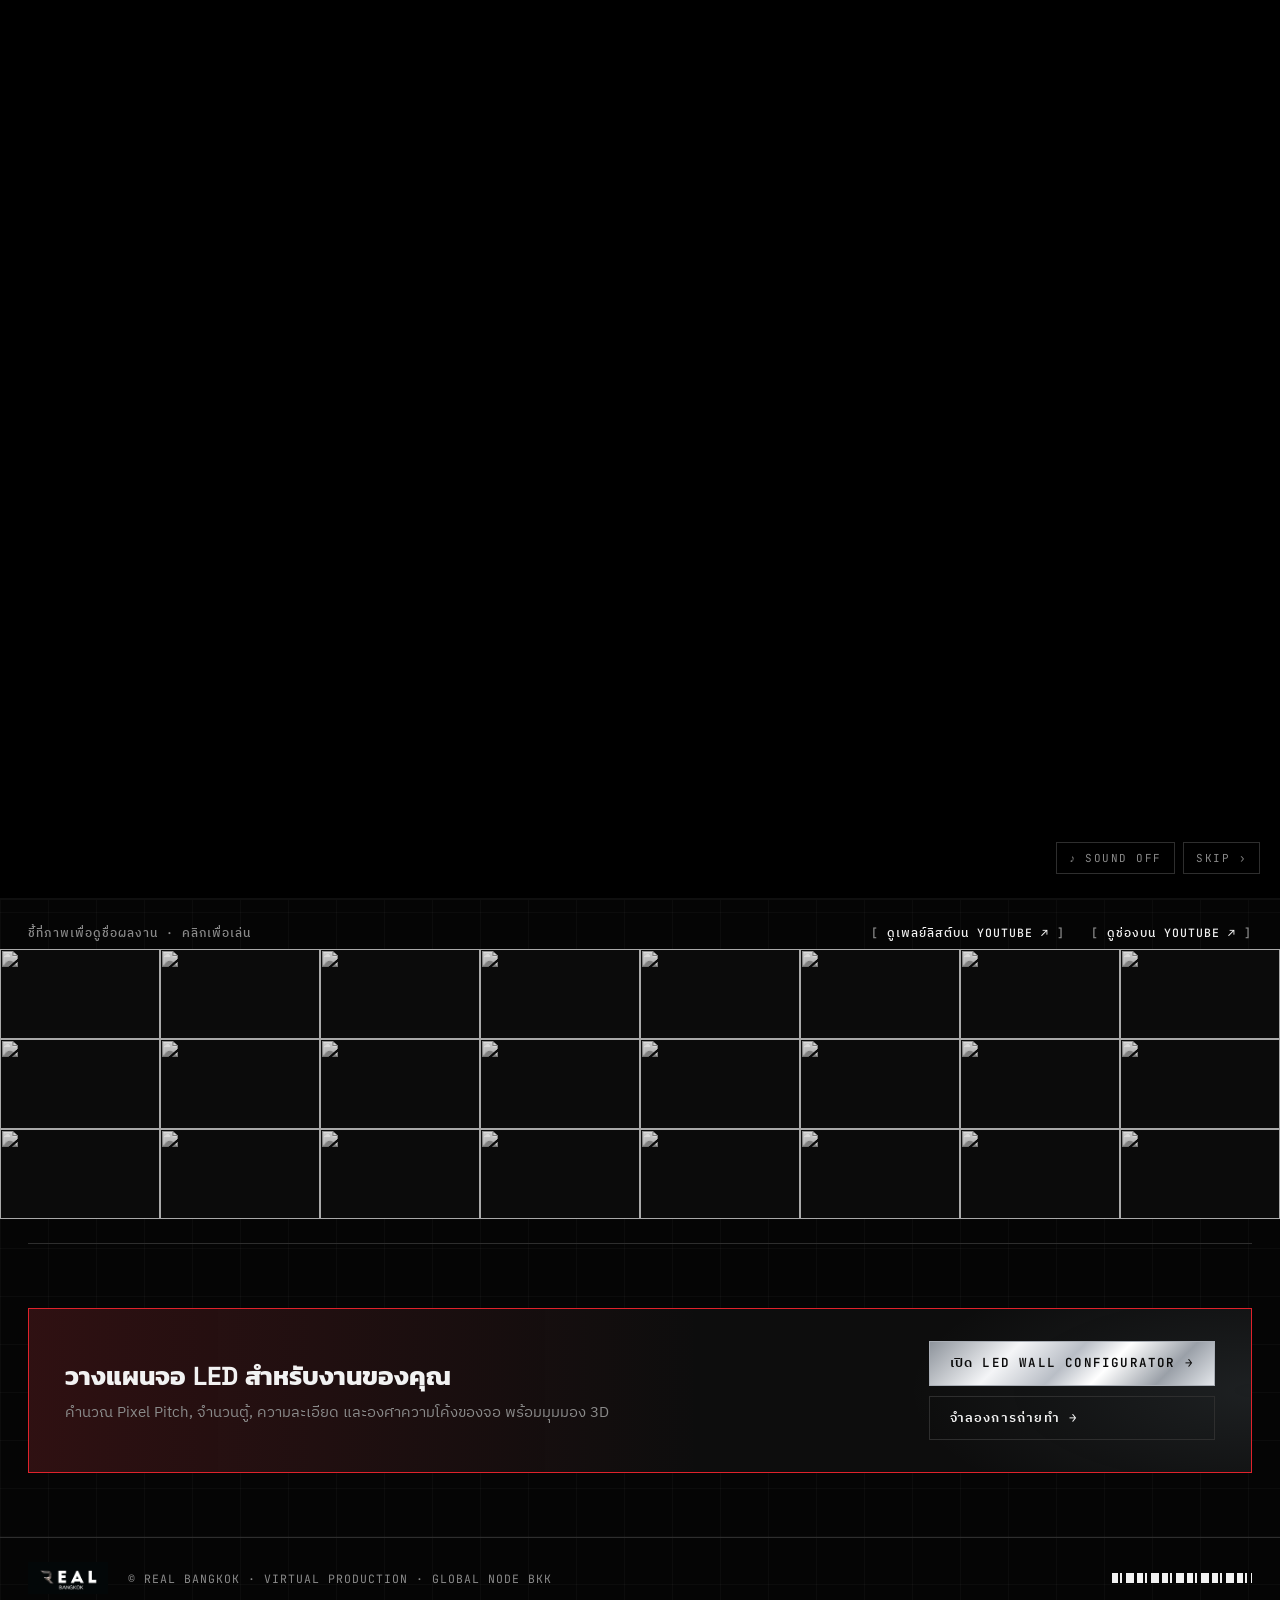
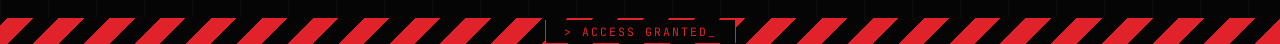
==== commit f4176942: "Add photos page, update home layout/scripts, remove 3 gallery images Co-Authored-By: Claude Opus 5.5" ====
--- a/index.html
+++ b/index.html
@@ -20,7 +20,7 @@
   <link rel="preconnect" href="https://fonts.googleapis.com">
   <link rel="preconnect" href="https://fonts.gstatic.com" crossorigin>
   <link rel="preconnect" href="https://i.ytimg.com">
-  <link href="https://fonts.googleapis.com/css2?family=IBM+Plex+Sans+Thai:wght@400;500;600&family=JetBrains+Mono:wght@400;500;600&family=Space+Grotesk:wght@500;600;700&family=Kanit:wght@500;600;700&family=Noto+Sans+JP:wght@400;500;600&display=swap" rel="stylesheet">
+  <link href="https://fonts.googleapis.com/css2?family=IBM+Plex+Sans+Thai:wght@400;500;600&family=JetBrains+Mono:wght@400;500;600&family=Space+Grotesk:wght@300;500;600;700&family=Kanit:wght@500;600;700&family=Noto+Sans+JP:wght@400;500;600&display=swap" rel="stylesheet">
   <link rel="stylesheet" href="css/style.css">
   <link rel="stylesheet" href="css/home.css">
 </head>
@@ -39,6 +39,7 @@
   <header class="topbar">
     <a href="index.html"><img class="brand" src="logo/REAL-bangkok3.jpg" alt="REAL Bangkok"></a>
     <nav class="nav">
+      <a href="photos.html" data-i18n="nav.photos">ภาพเบื้องหลัง</a>
       <a href="vp-sim.html" data-i18n="nav.sim">จำลองการถ่ายทำ</a>
       <a href="led-wall.html" class="nav-tool" data-i18n="nav.tool">LED Wall Configurator</a>
     </nav>
@@ -58,27 +59,23 @@
       <span class="yr">2021—2025</span>
     </div>
     <div class="hero-stage">
-      <div class="hero-slides" id="heroSlides" aria-hidden="true"></div>
+      <div class="hero-slides" id="heroSlides" aria-hidden="true">
+        <img class="on" src="images/gallery/full/jes-3042.webp" alt="">
+        <iframe class="hero-yt" src="https://www.youtube-nocookie.com/embed/T0t3ciS3Dks?autoplay=1&amp;mute=1&amp;loop=1&amp;playlist=T0t3ciS3Dks&amp;controls=0&amp;modestbranding=1&amp;playsinline=1&amp;rel=0&amp;disablekb=1&amp;iv_load_policy=3" title="Behind The Production 2025" tabindex="-1" allow="autoplay; encrypted-media; picture-in-picture" frameborder="0"></iframe>
+      </div>
       <div class="hero-hud" aria-hidden="true">
         <span class="ring"></span>
         <div class="tl">&gt;Rendering... <b id="hudPct">87%</b><br>ICVFX · Live</div>
         <span class="cross c1"></span><span class="cross c2"></span>
-        <div class="xy">X_13.7563<br>Y_100.5018<br>Z_04.0000</div>
         <div class="br">//SCN_<span id="hudScn">01</span></div>
       </div>
       <div class="hero-inner">
-        <p class="eyebrow">Behind The Production 2025</p>
         <h1>Virtual<br>Production<span class="slash">/01</span></h1>
         <p class="lead" data-i18n="hero.lead">ถ่ายทำบนเวที LED Volume ด้วย In-Camera VFX — ฉากเปลี่ยนได้ทันที แสงสะท้อนจริง จบงานได้ในกล้อง</p>
         <div class="hero-cta">
           <a class="btn" href="#videos"><span data-i18n="hero.cta1">ดูวิดีโอผลงาน</span><span class="arr">↗</span></a>
-          <a class="btn ghost" href="#photos"><span data-i18n="hero.cta2">ภาพเบื้องหลัง</span><span class="arr">↘</span></a>
+          <a class="btn ghost" href="photos.html"><span data-i18n="hero.cta2">ภาพเบื้องหลัง</span><span class="arr">↘</span></a>
         </div>
-        <dl class="hero-stats">
-          <div><dt id="statVideos">11</dt><dd data-i18n="stat.videos">วิดีโอผลงาน</dd></div>
-          <div><dt id="statPhotos">82</dt><dd data-i18n="stat.photos">ภาพเบื้องหลัง</dd></div>
-          <div><dt>2021–25</dt><dd data-i18n="stat.years">ปีที่ทำงาน</dd></div>
-        </dl>
       </div>
     </div>
   </section>
@@ -86,40 +83,18 @@
   <main class="home-main">
     <!-- ============ VIDEOS ============ -->
     <section class="sec" id="videos">
-      <div class="sec-head">
-        <span class="sec-num">01</span>
-        <h2 data-i18n="sec.videos">วิดีโอผลงาน</h2>
-        <p data-i18n="sec.videosSub">โฆษณา · Music Video · Live Performance ที่ถ่ายทำด้วย Virtual Production</p>
+      <!-- Video mosaic: แถบชื่อ + ลิงก์ในวงเล็บ / ตารางภาพเต็มความกว้างจอ ไม่มีช่องว่าง (อ้างอิงดีไซน์ marlonlionel.ch) -->
+      <div class="vid-bar">
+        <div class="vid-read" aria-live="polite">
+          <span id="vidReadHint" data-i18n="vid.hint">ชี้ที่ภาพเพื่อดูชื่อผลงาน · คลิกเพื่อเล่น</span>
+          <span id="vidReadNow" hidden><b id="vidReadTag"></b> · <span id="vidReadTitle"></span></span>
+        </div>
+        <nav class="vid-links">
+          <a href="https://www.youtube.com/playlist?list=PLheltF9b_MaKxw93Tf2hFwQGweFtbq2q9" target="_blank" rel="noopener" data-i18n="sec.playlistLink">ดูเพลย์ลิสต์บน YouTube ↗</a>
+          <a href="https://www.youtube.com/@realbangkok7314/videos" target="_blank" rel="noopener" data-i18n="sec.channelLink">ดูช่องบน YouTube ↗</a>
+        </nav>
       </div>
-      <div class="vid-featured" id="vidFeatured"></div>
-      <h3 class="sub-head"><span data-i18n="sec.playlist">Music Video &amp; Live</span>
-        <a href="https://www.youtube.com/playlist?list=PLheltF9b_MaKxw93Tf2hFwQGweFtbq2q9" target="_blank" rel="noopener" data-i18n="sec.playlistLink">ดูเพลย์ลิสต์บน YouTube ↗</a>
-      </h3>
-      <div class="vid-grid" id="vidGrid"></div>
-    </section>
-
-    <!-- ============ PHOTOS ============ -->
-    <section class="sec" id="photos">
-      <div class="sec-head">
-        <span class="sec-num">02</span>
-        <h2 data-i18n="sec.photos">ภาพเบื้องหลังการถ่ายทำ</h2>
-        <p data-i18n="sec.photosSub">Behind The Production — เวที LED, ทีมงาน และระบบควบคุมหน้างาน</p>
-      </div>
-      <!-- Point cloud forest: แต่ละภาพ = ต้นไม้ 1 ต้น / ชี้ที่ต้นไม้ = ภาพเต็ม / คลิกเพื่อขยาย -->
-      <div class="pc-bar">
-        <div class="chips filter" id="photoFilter">
-          <button type="button" data-f="all" class="on" data-i18n="f.all">ทั้งหมด</button>
-          <button type="button" data-f="stage" data-i18n="f.stage">เวที LED</button>
-          <button type="button" data-f="crew" data-i18n="f.crew">ทีมงาน &amp; กล้อง</button>
-          <button type="button" data-f="control" data-i18n="f.control">ระบบควบคุม</button>
-        </div>
-        <div class="pc-read" aria-hidden="true"><b id="pcIdx">--</b> / <span id="pcTotal">00</span> · <span id="pcCat" data-i18n="pc.hint">ชี้ที่ต้นไม้เพื่อดูภาพเต็ม · คลิกเพื่อขยาย</span></div>
-      </div>
-      <div class="pc" id="pc">
-        <canvas class="pc-canvas" id="pcCanvas" aria-hidden="true"></canvas>
-        <div class="pc-tiles" id="photoGrid"></div>
-        <button type="button" class="pc-reveal" id="pcReveal" tabindex="-1"><img alt=""></button>
-      </div>
+      <div class="vid-wall" id="vidWall"></div>
     </section>
 
     <!-- ============ TOOL CTA ============ -->
@@ -153,7 +128,6 @@
     <div class="lb-count" id="lbCount"></div>
   </div>
 
-  <script src="js/gallery-data.js"></script>
   <script src="js/home.js"></script>
 </body>
 </html>
--- a/css/home.css
+++ b/css/home.css
@@ -18,7 +18,8 @@
   transition: color .15s;
 }
 .nav a + a::before { content: "+"; color: var(--silver3); margin: 0 14px 0 -14px; position: relative; left: -2px; }
-.nav a:hover { color: var(--accent); }
+.nav a:hover, .nav a[aria-current="page"] { color: var(--accent); }
+.sr-only { position: absolute; width: 1px; height: 1px; margin: -1px; overflow: hidden; clip: rect(0 0 0 0); white-space: nowrap; }
 .nav a.nav-tool { color: var(--text); }
 .sys-clock {
   font-family: var(--mono);
@@ -70,6 +71,15 @@
   transition: opacity 1.4s ease, transform 7s linear;
 }
 .hero-slides img.on { opacity: 1; transform: scale(1); }
+.hero-slides { overflow: hidden; container-type: size; }
+/* วิดีโอ YouTube แบบ cover: ขยาย 16:9 ให้เต็มพื้นที่เสมอ (scale ซ่อนแถบชื่อ/โลโก้ของ YouTube) */
+.hero-slides .hero-yt {
+  position: absolute; top: 50%; left: 50%;
+  width: max(100cqw, 177.78cqh); height: max(100cqh, 56.25cqw);
+  transform: translate(-50%, -50%) scale(1.15);
+  border: 0; pointer-events: none;
+  filter: grayscale(1) contrast(1.15) brightness(.85);
+}
 .hero-slides::after {
   content: "";
   position: absolute; inset: 0;
@@ -85,11 +95,6 @@
 .hero-hud .tl { position: absolute; top: 22px; right: 28px; text-align: right; }
 .hero-hud .tl b { color: var(--accent); font-weight: 500; }
 .hero-hud .br { position: absolute; bottom: 22px; right: 28px; color: var(--text); }
-.hero-hud .xy {
-  position: absolute; right: 28px; top: 42%;
-  border: 1px solid var(--accent); background: var(--accent-dim);
-  color: var(--accent); padding: 8px 12px; line-height: 1.6;
-}
 .hero-hud .cross { position: absolute; width: 14px; height: 14px; }
 .hero-hud .cross::before, .hero-hud .cross::after { content: ""; position: absolute; background: var(--red); }
 .hero-hud .cross::before { left: 6px; top: 0; width: 2px; height: 14px; }
@@ -103,17 +108,8 @@
   z-index: 2;
   width: 100%;
   max-width: 1400px;
-  padding: 120px 28px 0;
-}
-.eyebrow {
-  margin: 0 0 14px;
-  font-family: var(--mono);
-  font-size: 12px;
-  letter-spacing: 2px;
-  text-transform: uppercase;
-  color: var(--accent);
-}
-.eyebrow::before { content: "↘ "; color: var(--text); }
+  padding: 120px 28px 56px;
+}
 .hero-vp h1 {
   margin: 0;
   font-family: var(--head);
@@ -131,16 +127,6 @@
 .lead { max-width: 560px; margin: 22px 0 0; font-size: 16.5px; color: #c9c9c9; }
 .hero-cta { display: flex; gap: 10px; margin-top: 28px; flex-wrap: wrap; }
 .hero-cta .btn { padding: 12px 20px; }
-.hero-stats {
-  display: grid; grid-template-columns: repeat(3, minmax(0, 1fr));
-  max-width: 620px;
-  margin: 48px 0 0;
-  border-top: 1px solid var(--line2);
-}
-.hero-stats div { padding: 14px 14px 22px 0; }
-.hero-stats div + div { border-left: 1px solid var(--line2); padding-left: 16px; }
-.hero-stats dt { font-family: var(--mono); font-size: 26px; font-weight: 600; line-height: 1.1; color: var(--text); }
-.hero-stats dd { margin: 4px 0 0; font-family: var(--mono); font-size: 11px; letter-spacing: 1.2px; text-transform: uppercase; color: var(--muted); }
 
 /* ---------- Sections ---------- */
 .home-main { max-width: 1400px; margin: 0 auto; padding: 0 28px; }
@@ -150,73 +136,62 @@
 .sec-num::before { content: "/"; }
 .sec-head h2 { margin: 0; font-family: var(--head); font-weight: 700; font-size: clamp(26px, 3.4vw, 42px); line-height: 1.1; text-transform: uppercase; letter-spacing: -.5px; }
 .sec-head p { grid-column: 2; margin: 8px 0 0; color: var(--muted); font-size: 14px; }
-.sub-head {
-  display: flex; justify-content: space-between; align-items: baseline; gap: 12px; flex-wrap: wrap;
-  margin: 44px 0 14px; padding-top: 14px;
-  border-top: 1px dashed var(--line2);
-  font-family: var(--mono); font-weight: 600; font-size: 13px; letter-spacing: 1.5px; text-transform: uppercase;
-}
-.sub-head > span::before { content: "↘ "; color: var(--accent); }
-.sub-head a { font-family: var(--mono); font-size: 12px; font-weight: 500; letter-spacing: 1px; color: var(--muted); text-decoration: none; }
-.sub-head a:hover { color: var(--accent); }
-
-/* ---------- Video cards ---------- */
-.vid-featured { display: grid; grid-template-columns: 1fr 1fr; gap: 16px; }
-.vid-grid { display: grid; grid-template-columns: repeat(auto-fill, minmax(280px, 1fr)); gap: 16px; }
+/* ---------- Video mosaic: แถบชื่อ + [ ลิงก์ ] / ตารางภาพเต็มจอ ชิดกัน ---------- */
+body.home { overflow-x: clip; }
+.vid-bar {
+  display: flex; justify-content: space-between; align-items: baseline; gap: 8px 24px; flex-wrap: wrap;
+  padding: 0 0 8px;
+  font-family: var(--mono); font-size: 11.5px; font-weight: 500; letter-spacing: 1px; text-transform: uppercase;
+}
+.vid-read { min-height: 1.5em; color: var(--muted); min-width: 0; }
+.vid-read b { color: var(--accent); font-weight: 500; }
+.vid-read #vidReadTitle { color: var(--text); }
+.vid-links { display: flex; gap: 6px 26px; flex-wrap: wrap; }
+.vid-links a { color: var(--text); text-decoration: none; white-space: nowrap; }
+.vid-links a::before { content: "[ "; color: var(--muted); }
+.vid-links a::after { content: " ]"; color: var(--muted); }
+.vid-links a:hover { color: var(--accent); }
+/* ตารางเต็มความกว้างจอ (ทะลุ padding ของ .home-main) */
+.vid-wall {
+  display: grid; grid-template-columns: repeat(8, minmax(0, 1fr));
+  --bleed: calc(100vw - var(--sbw, 0px));
+  width: var(--bleed); margin-left: calc(50% - var(--bleed) / 2);
+  background: #000;
+}
 .vid {
+  position: relative;
   display: block;
-  width: 100%;
+  aspect-ratio: 16 / 9;
   padding: 0;
-  text-align: left;
-  background: var(--panel);
-  border: 1px solid var(--line2);
-  border-radius: 0;
+  border: 0; border-radius: 0;
+  background: #0b0b0b;
   overflow: hidden;
   cursor: pointer;
-  position: relative;
-  transition: border-color .2s, box-shadow .2s, transform .2s;
-}
-.vid:hover { border-color: var(--accent); box-shadow: 6px 6px 0 var(--accent-dim); transform: translate(-2px, -2px); }
-.vid-thumb { position: relative; aspect-ratio: 16 / 9; background: #000; overflow: hidden; border-bottom: 1px solid var(--line2); }
-.vid-thumb img { width: 100%; height: 100%; object-fit: cover; display: block; transition: transform .5s, filter .35s; filter: grayscale(1) contrast(1.1) brightness(.8); }
-.vid:hover .vid-thumb img { transform: scale(1.04); filter: grayscale(0) brightness(1); }
-.play {
-  position: absolute; left: 50%; top: 50%;
-  width: 54px; height: 54px;
-  margin: -27px 0 0 -27px;
-  border-radius: 0;
-  background: var(--silver-grad);
-  transition: transform .2s;
-}
-.play::after {
-  content: "";
-  position: absolute; left: 21px; top: 16px;
-  border-style: solid; border-width: 11px 0 11px 16px;
-  border-color: transparent transparent transparent var(--accent-ink);
-}
-.vid:hover .play { transform: scale(1.08); background: var(--red-grad); }
-.vid-grid .play { width: 42px; height: 42px; margin: -21px 0 0 -21px; }
-.vid-grid .play::after { left: 16px; top: 12px; border-width: 9px 0 9px 13px; }
-.vid-meta { padding: 12px 44px 14px 14px; position: relative; }
-.vid-meta::after { content: "↗"; position: absolute; right: 14px; top: 12px; font-family: var(--mono); color: var(--muted); transition: color .2s; }
-.vid:hover .vid-meta::after { color: var(--accent); }
-.vid-tag { font-family: var(--mono); font-size: 11px; letter-spacing: 1.3px; text-transform: uppercase; color: var(--accent); }
-.vid-title { margin-top: 4px; font-weight: 600; font-size: 14.5px; line-height: 1.4; }
-.vid-featured .vid-title { font-family: var(--head); font-weight: 600; font-size: 20px; }
+}
+.vid img {
+  width: 100%; height: 100%;
+  object-fit: cover; display: block;
+  filter: grayscale(1) contrast(1.1) brightness(.85);
+  transition: opacity .3s, transform .5s, filter .35s;
+}
+/* ขาวดำปกติ → ชี้ที่ภาพแล้วมีสี / ภาพอื่นจางลง */
+.vid-wall:hover .vid:not(:hover) img { opacity: .35; }
+.vid:hover img, .vid:focus-visible img { filter: none; transform: scale(1.05); }
+.vid:focus-visible { outline: 2px solid var(--accent); outline-offset: -2px; z-index: 1; }
 
 /* ---------- Photo filter + point cloud forest ---------- */
 .chips.filter button { padding: 7px 14px; font-size: 12px; letter-spacing: 1px; text-transform: uppercase; }
 .chips.filter .n { margin-left: 8px; opacity: .55; font-variant-numeric: tabular-nums; }
 
-.pc-bar { display: flex; justify-content: space-between; align-items: center; gap: 12px 20px; flex-wrap: wrap; margin-bottom: 14px; }
-.pc-read { font-family: var(--mono); font-size: 11.5px; letter-spacing: 1px; text-transform: uppercase; color: var(--muted); font-variant-numeric: tabular-nums; }
-.pc-read b { color: var(--accent); font-weight: 500; }
-
+
+/* ป่าเต็มหน้าจอ: กว้างเต็มจอ (ไม่ล้นใต้ scrollbar) สูงเต็มความสูงจอ */
+#photos { padding: 0; scroll-margin-top: var(--tbh, 0px); }
 .pc {
   position: relative;
-  height: clamp(560px, 88vh, 940px);
+  --bleed: calc(100vw - var(--sbw, 0px));
+  width: var(--bleed); margin-left: calc(50% - var(--bleed) / 2);
+  height: calc(100vh - var(--tbh, 0px)); height: calc(100svh - var(--tbh, 0px)); min-height: 420px;
   overflow: hidden;
-  border: 1px solid var(--line2);
   background:
     radial-gradient(ellipse 70% 30% at 50% 44%, rgba(143,166,180,.09), transparent 70%),
     radial-gradient(ellipse 60% 35% at 50% 100%, var(--red-dim), transparent 70%),
@@ -242,14 +217,102 @@
   opacity: 0; pointer-events: none;
   clip-path: inset(0 0 100% 0);
   transition: opacity .25s, clip-path .4s cubic-bezier(.2,.7,.2,1);
-  box-shadow: 0 0 0 1px var(--accent), 0 18px 50px rgba(0,0,0,.7);
+  box-shadow: 0 18px 50px rgba(0,0,0,.7);
 }
 .pc-reveal.on { opacity: 1; pointer-events: auto; clip-path: inset(-60px); }
 .pc-reveal img { display: block; width: 100%; height: 100%; object-fit: cover; pointer-events: none; }
+/* กรอบเล็งมุมภาพ + ป้าย slate (SCN / หมวด / ไฟล์) เหนือภาพ */
+.pc-reveal::before, .pc-reveal::after {
+  content: ""; position: absolute; width: 18px; height: 18px; pointer-events: none;
+  border: 2px solid var(--accent);
+}
+.pc-reveal::before { left: -8px; top: -8px; border-right: 0; border-bottom: 0; }
+.pc-reveal::after { right: -8px; bottom: -8px; border-left: 0; border-top: 0; }
+.pc-cap {
+  position: absolute; left: 0; bottom: calc(100% + 10px);
+  display: flex; gap: 10px; align-items: center; white-space: nowrap;
+  font-family: var(--mono); font-size: 11px; letter-spacing: 1px; text-transform: uppercase; color: var(--muted);
+  text-align: left;
+}
+.pc-cap b { background: var(--accent); color: #000; font-weight: 600; padding: 2px 6px; }
+.pc-cap span + span::before { content: "// "; color: var(--silver3); }
+.pc-cap #capCat { color: var(--text); }
+
+/* ภาพรวมป่า: vignette + เส้นสแกน */
+.pc::after {
+  content: ""; position: absolute; inset: 0; z-index: 1; pointer-events: none;
+  background:
+    repeating-linear-gradient(0deg, rgba(0,0,0,.16) 0 1px, transparent 1px 3px),
+    linear-gradient(0deg, rgba(5,5,5,.9) 0%, transparent 32%),
+    radial-gradient(ellipse 80% 75% at 50% 45%, transparent 55%, rgba(0,0,0,.65) 100%);
+}
+.pc-reveal { z-index: 3; }
+
+/* ---------- HUD บนป่า ---------- */
+.pc-hud { position: absolute; inset: 0; z-index: 4; pointer-events: none; }
+.pc-hud::before {   /* เส้นสแกนวิ่งจากบนลงล่าง */
+  content: ""; position: absolute; left: 0; right: 0; top: 0; height: 120px;
+  background: linear-gradient(180deg, transparent, rgba(143,166,180,.06) 85%, rgba(230,40,48,.35) 100%);
+  animation: pcSweep 7s linear infinite;
+}
+@keyframes pcSweep { from { transform: translateY(-120px); } to { transform: translateY(calc(100vh + 120px)); } }
+.pc-corner { position: absolute; width: 22px; height: 22px; border: 1.5px solid var(--silver3); }
+.pc-corner.c1 { top: 16px; left: 16px; border-right: 0; border-bottom: 0; }
+.pc-corner.c2 { top: 16px; right: 16px; border-left: 0; border-bottom: 0; }
+.pc-corner.c3 { bottom: 16px; left: 16px; border-right: 0; border-top: 0; }
+.pc-corner.c4 { bottom: 16px; right: 16px; border-left: 0; border-top: 0; }
+
+@keyframes pcRise { from { opacity: 0; transform: translateY(26px); clip-path: inset(0 0 100% 0); } to { opacity: 1; transform: none; clip-path: inset(-20px); } }
+
+.pc-filter { position: absolute; top: 44px; left: 44px; display: flex; gap: 6px; flex-wrap: wrap; pointer-events: auto; animation: pcRise .8s .45s cubic-bezier(.2,.7,.2,1) both; }
+.pc-filter button {
+  display: inline-flex; align-items: baseline; gap: 8px;
+  padding: 8px 14px;
+  border: 1px solid var(--line2); border-radius: 0;
+  background: rgba(5,5,5,.6); -webkit-backdrop-filter: blur(6px); backdrop-filter: blur(6px);
+  color: var(--muted); cursor: pointer;
+  font-family: var(--mono); font-size: 11.5px; letter-spacing: 1.2px; text-transform: uppercase;
+  transition: color .15s, border-color .15s, background .15s;
+}
+.pc-filter button:hover { color: var(--text); border-color: var(--silver3); }
+.pc-filter button[aria-pressed="true"] { color: var(--accent); border-color: var(--accent); background: var(--accent-dim); }
+.pc-filter .n { font-size: 10px; opacity: .6; font-variant-numeric: tabular-nums; }
+
+.pc-read {
+  position: absolute; top: 44px; right: 44px; text-align: right;
+  font-family: var(--mono); font-size: 11px; line-height: 1.7; letter-spacing: 1px; text-transform: uppercase; color: var(--muted);
+}
+.pc-read b { color: var(--text); font-weight: 500; font-variant-numeric: tabular-nums; }
+.pc-read .rec { color: var(--accent); }
+.pc-read .rec::before { content: ""; display: inline-block; width: 7px; height: 7px; margin-right: 7px; border-radius: 50%; background: var(--red); animation: blink 1.2s steps(1) infinite; }
+.pc-read .auto-tag { display: none; margin-left: 12px; padding: 0 6px; background: var(--accent); color: #000; animation: blink .8s steps(1) infinite; }
+.pc.auto .pc-read .auto-tag { display: inline-block; }
+.pc-hint {
+  position: absolute; right: 44px; bottom: 40px;
+  font-family: var(--mono); font-size: 11px; letter-spacing: 1px; text-transform: uppercase; color: var(--muted);
+}
+.pc-hint::before { content: "▸ "; color: var(--accent); }
+
+/* เป้าเล็งตามเมาส์ */
+.pc-aim { position: absolute; left: 0; top: 0; z-index: 2; pointer-events: none; opacity: 0; transition: opacity .2s; }
+.pc.aiming .pc-aim { opacity: 1; }
+.pc.hot .pc-aim { opacity: .35; }
+.pc-aim i { position: absolute; background: rgba(143,166,180,.22); }
+.pc-aim .h { left: -200vw; width: 400vw; top: 0; height: 1px; }
+.pc-aim .v { top: -200vh; height: 400vh; left: 0; width: 1px; }
+.pc-aim::before {
+  content: ""; position: absolute; left: -11px; top: -11px; width: 20px; height: 20px;
+  border: 1.5px solid var(--accent); border-radius: 50%;
+}
+.pc-aim span { position: absolute; left: 14px; top: 10px; font-family: var(--mono); font-size: 10px; letter-spacing: 1px; color: var(--accent); white-space: nowrap; }
 
 /* สำรอง: ไม่มี WebGL2 → ตารางรูปปกติ */
-.pc-off { height: auto; overflow: visible; border: 0; background: none; }
+.pc-off { width: auto; margin-left: 0; height: auto; min-height: 0; overflow: visible; background: none; }
 .pc-off .pc-canvas, .pc-off .pc-reveal { display: none; }
+.pc-off { display: flex; flex-direction: column; }
+.pc-off::after, .pc-off .pc-aim, .pc-off .pc-read, .pc-off .pc-hint, .pc-off .pc-corner, .pc-off .pc-hud::before { display: none; }
+.pc-off .pc-hud { position: static; order: -1; display: flex; flex-direction: column-reverse; gap: 20px; padding: 40px 0 24px; }
+.pc-off .pc-filter { position: static; max-width: none; }
 .pc-off .pc-tiles { position: static; display: grid; grid-template-columns: repeat(auto-fill, minmax(160px, 1fr)); gap: 4px; }
 .pc-off .ph { position: relative; width: auto; height: auto; aspect-ratio: 3 / 2; clip-path: none; cursor: zoom-in; }
 .pc-off .ph img { filter: grayscale(1) contrast(1.08) brightness(.85); transition: filter .3s; }
@@ -267,11 +330,6 @@
     var(--panel);
   display: flex; align-items: center; justify-content: space-between; gap: 24px; flex-wrap: wrap;
   position: relative;
-}
-.tool-cta::before {
-  content: "/03 — TOOL"; position: absolute; top: -9px; left: 24px;
-  background: var(--bg); padding: 0 8px;
-  font-family: var(--mono); font-size: 11px; letter-spacing: 1.5px; color: var(--accent);
 }
 .tool-cta h2 { margin: 0; font-family: var(--head); font-weight: 700; font-size: 26px; text-transform: uppercase; }
 .tool-cta p { margin: 6px 0 0; color: var(--muted); max-width: 620px; }
@@ -328,13 +386,47 @@
 .lb-close:hover, .lb-nav:hover { border-color: var(--accent); color: var(--accent); }
 .lb.video .lb-nav, .lb.video .lb-count { display: none; }
 .lb-count { position: absolute; bottom: 16px; left: 50%; transform: translateX(-50%); color: var(--accent); font-family: var(--mono); font-size: 12px; letter-spacing: 1px; font-variant-numeric: tabular-nums; }
+/* lightbox ภาพเบื้องหลัง: ป้าย slate + แถบฟิล์ม + ภาพเปิดแบบกวาด */
+.lb-cap, .lb-strip { display: none; }
+.lb.photo-ui .lb-stage { height: calc(100vh - 190px); margin-bottom: 70px; }
+.lb.photo-ui .lb-stage img { animation: lbIn .55s cubic-bezier(.2,.7,.2,1); }
+@keyframes lbIn { from { clip-path: inset(0 100% 0 0); filter: grayscale(1) brightness(1.8); } to { clip-path: inset(0); filter: none; } }
+.lb.photo-ui .lb-count { bottom: 98px; }
+.lb.photo-ui .lb-cap {
+  display: flex; gap: 10px; align-items: center;
+  position: absolute; top: 26px; left: 24px;
+  font-family: var(--mono); font-size: 12px; letter-spacing: 1px; text-transform: uppercase; color: var(--muted);
+}
+.lb-cap b { background: var(--accent); color: #000; font-weight: 600; padding: 2px 7px; }
+.lb-cap span:first-of-type { color: var(--text); }
+.lb-cap span::before { content: "// "; color: var(--silver3); }
+.lb.photo-ui .lb-strip {
+  display: flex; gap: 4px;
+  position: absolute; left: 0; right: 0; bottom: 0; height: 84px;
+  padding: 12px 16px;
+  overflow-x: auto; scrollbar-width: none;
+  border-top: 1px solid var(--line2);
+  background: rgba(0,0,0,.6);
+}
+.lb-strip::-webkit-scrollbar { display: none; }
+.lb-strip button {
+  flex: 0 0 auto; height: 100%; aspect-ratio: 3 / 2; padding: 0; border: 0; border-radius: 0;
+  background: #111; cursor: pointer;
+  opacity: .35; filter: grayscale(1);
+  transition: opacity .2s, filter .2s;
+}
+.lb-strip button img { display: block; width: 100%; height: 100%; object-fit: cover; }
+.lb-strip button:hover { opacity: .85; filter: none; }
+.lb-strip button.on { opacity: 1; filter: none; outline: 2px solid var(--accent); outline-offset: -2px; }
 
 /* ---------- Responsive ---------- */
 @media (max-width: 1100px) {
   .sys-clock { display: none; }
+  .vid-wall { grid-template-columns: repeat(6, minmax(0, 1fr)); }
 }
 @media (max-width: 860px) {
   .home .topbar { position: sticky; flex-wrap: wrap; row-gap: 0; padding: 8px 16px 0; }
+  .vid-wall { grid-template-columns: repeat(4, minmax(0, 1fr)); }
   /* เมนูย้ายลงเป็นแถวที่สองใต้โลโก้ เลื่อนแนวนอนได้ถ้ายาวเกิน */
   .home .nav {
     order: 3; flex: 0 0 auto; width: calc(100% + 32px); margin: 8px -16px 0;
@@ -346,35 +438,35 @@
   .nav a { font-size: 11px; padding: 9px 16px; white-space: nowrap; }
   .nav a + a::before { margin: 0 16px 0 -16px; }
   .hero-vp { min-height: 80vh; grid-template-columns: 1fr; }
-  .hero-rail, .hero-hud .xy, .hero-hud .c1 { display: none; }
+  .hero-rail, .hero-hud .c1 { display: none; }
   .hero-slides::after {
     background:
       repeating-linear-gradient(0deg, rgba(0,0,0,.18) 0 1px, transparent 1px 3px),
       linear-gradient(0deg, var(--bg) 0%, rgba(5,5,5,.82) 45%, rgba(5,5,5,.15) 80%);
   }
-  .hero-inner { padding: 90px 16px 0; }
+  .hero-inner { padding: 90px 16px 40px; }
   .hero-hud .tl { right: 16px; }
   .hero-hud .br { display: none; }
   .lead { font-size: 15px; }
-  .hero-stats { margin-top: 32px; }
-  .hero-stats dt { font-size: 20px; }
-  .hero-stats div + div { padding-left: 12px; }
   .home-main { padding: 0 16px; }
   .sec { padding-top: 48px; }
-  .vid-featured { grid-template-columns: 1fr; }
-  .vid-featured .vid-title { font-size: 17px; }
-  .pc-bar { margin-bottom: 10px; }
-  .pc { margin: 0 -16px; border-left: 0; border-right: 0; height: clamp(460px, 70svh, 640px); }
-  .pc-read { font-size: 10px; }
+  .sec-head .sec-links { grid-column: 1 / -1; gap: 16px; }
   .tool-cta { padding: 26px 20px; }
   .home-foot { grid-template-columns: 1fr; justify-items: center; text-align: center; padding: 22px 16px; }
   .lb-nav { top: auto; bottom: 14px; margin: 0; width: 46px; height: 46px; }
   .lb-stage { width: 100vw; height: 78vh; }
+  .lb.photo-ui .lb-nav { bottom: 96px; }
+  .lb.photo-ui .lb-count { bottom: 110px; }
+  .lb.photo-ui .lb-stage { height: calc(100vh - 230px); }
+  .pc-read, .pc-hint, .pc-aim { display: none; }
+  .pc-filter { top: 20px; left: 20px; right: 20px; flex-wrap: nowrap; overflow-x: auto; scrollbar-width: none; }
+  .pc-filter button { flex: 0 0 auto; padding: 7px 11px; font-size: 10.5px; }
+  .pc-corner { display: none; }
 }
 @media (max-width: 480px) {
+  .vid-wall { grid-template-columns: repeat(3, minmax(0, 1fr)); }
   .brand { height: 30px; }
   .hero-vp h1 { font-size: 46px; letter-spacing: -1px; }
-  .hero-stats dd { font-size: 10px; letter-spacing: .6px; }
   .hero-cta .btn { flex: 1; justify-content: center; }
   .tool-cta .cta-btns, .tool-cta .btn { width: 100%; justify-content: center; white-space: normal; text-align: center; }
 }
@@ -382,6 +474,8 @@
   html { scroll-behavior: auto; }
   .hero-slides img { transition: opacity .6s; transform: none !important; }
   .hazard span::after { animation: none; }
+  .pc-hud::before { display: none; }
+  .pc-filter, .lb.photo-ui .lb-stage img, .pc-read .rec::before { animation: none; }
 }
 
 /* ---------- Logo intro (วิดีโอโลโก้เปิดเว็บ) ---------- */
